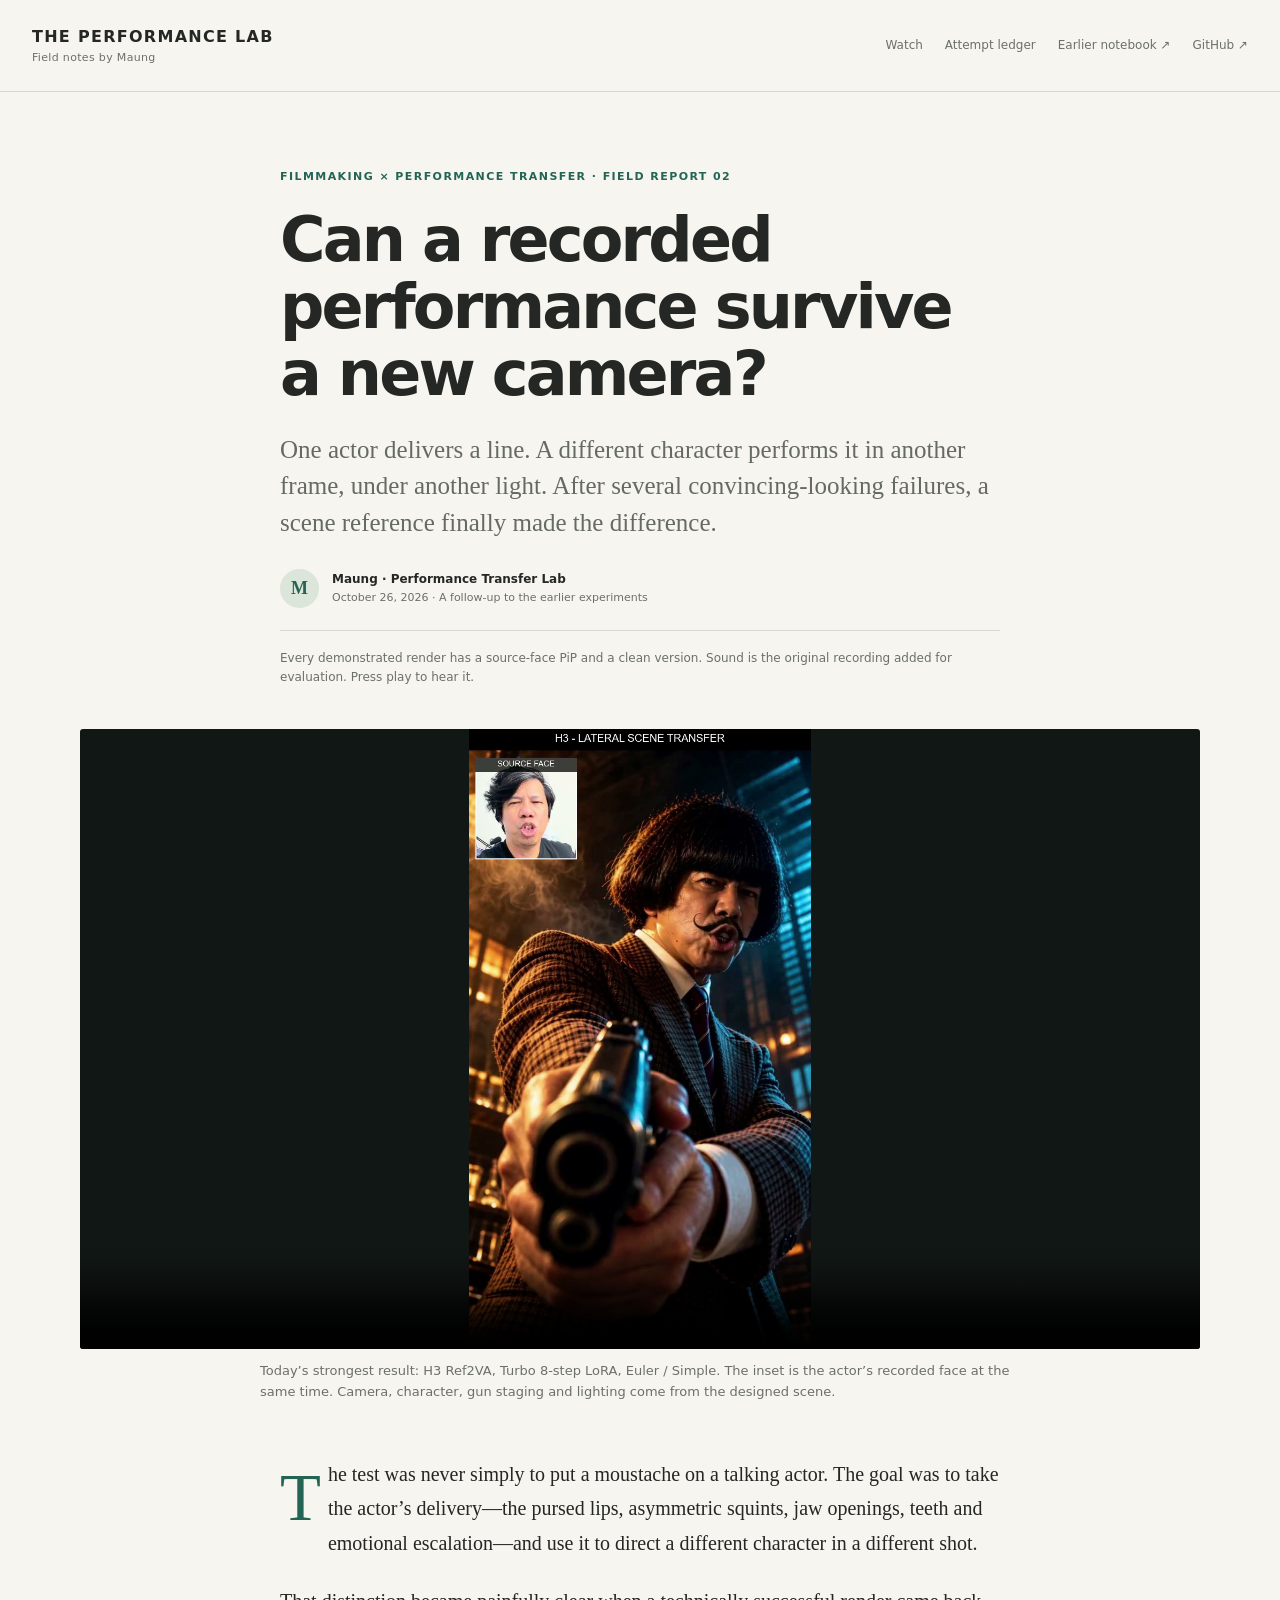
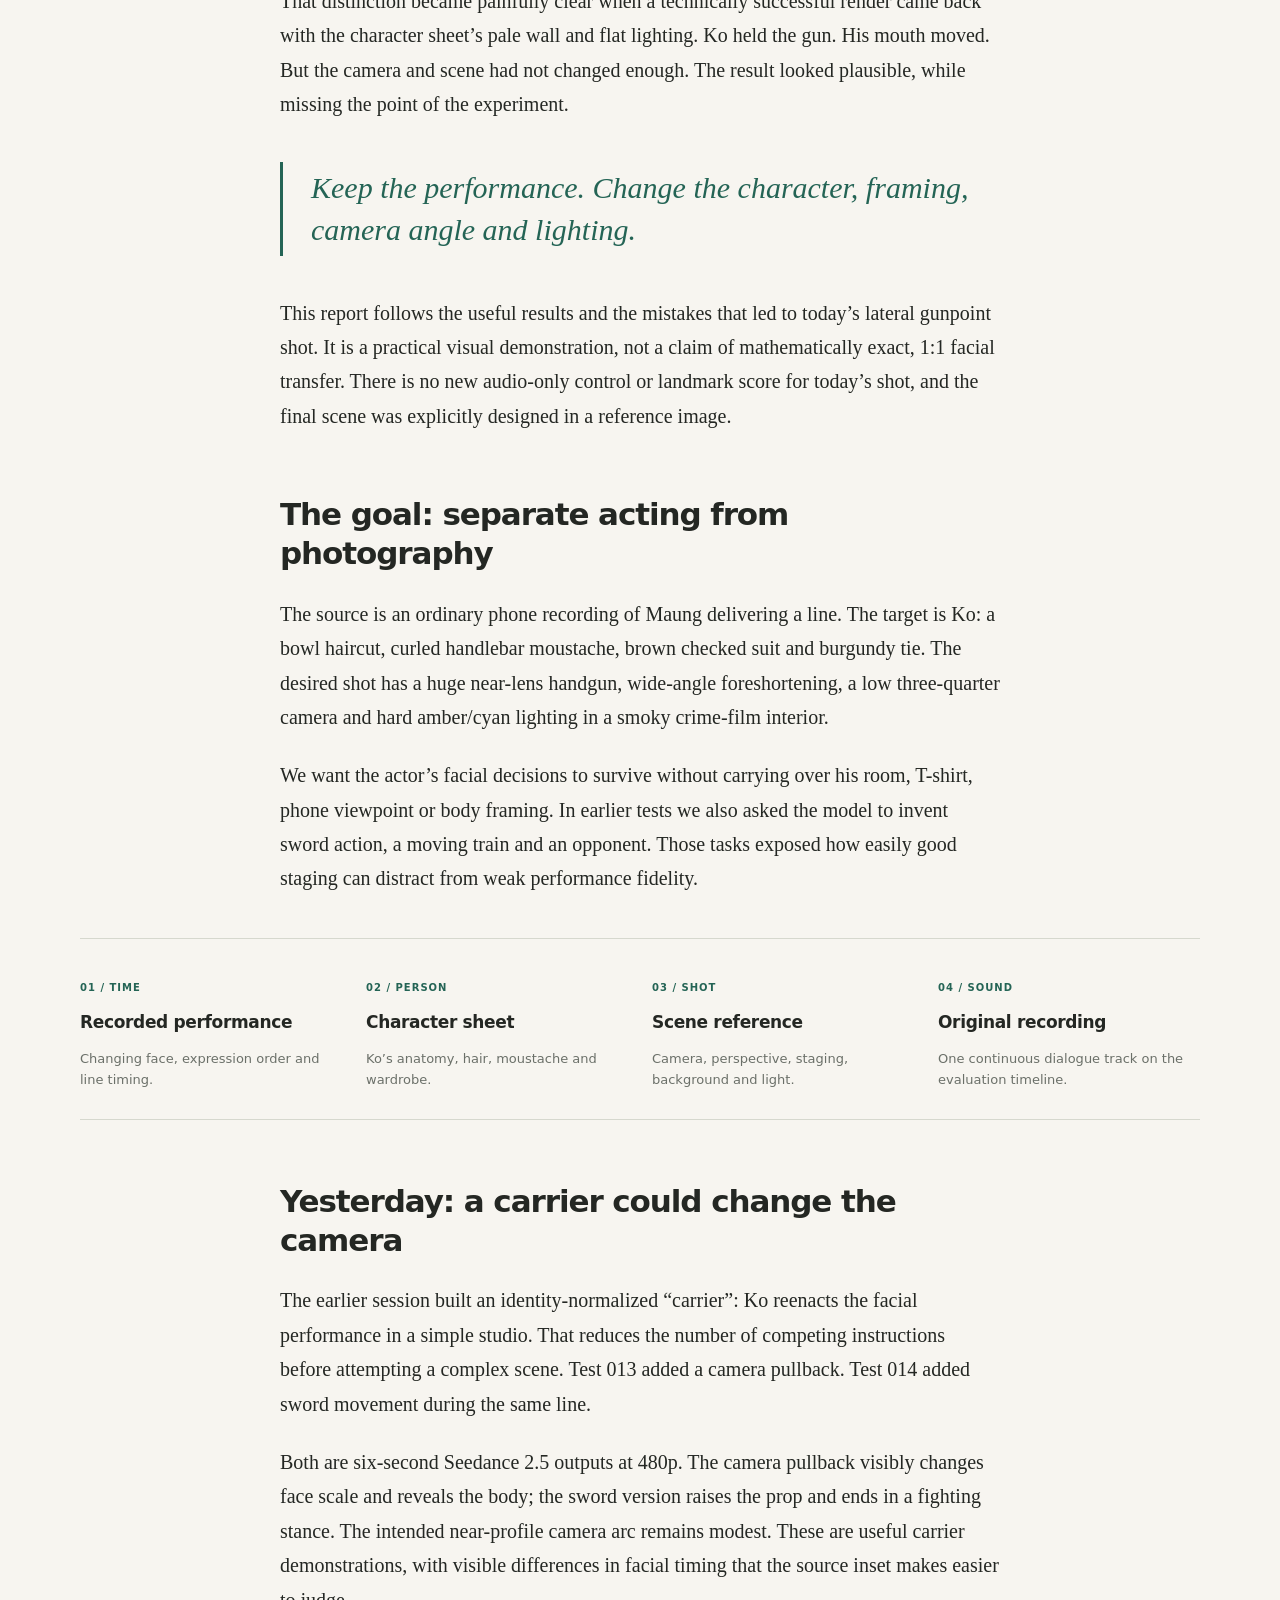
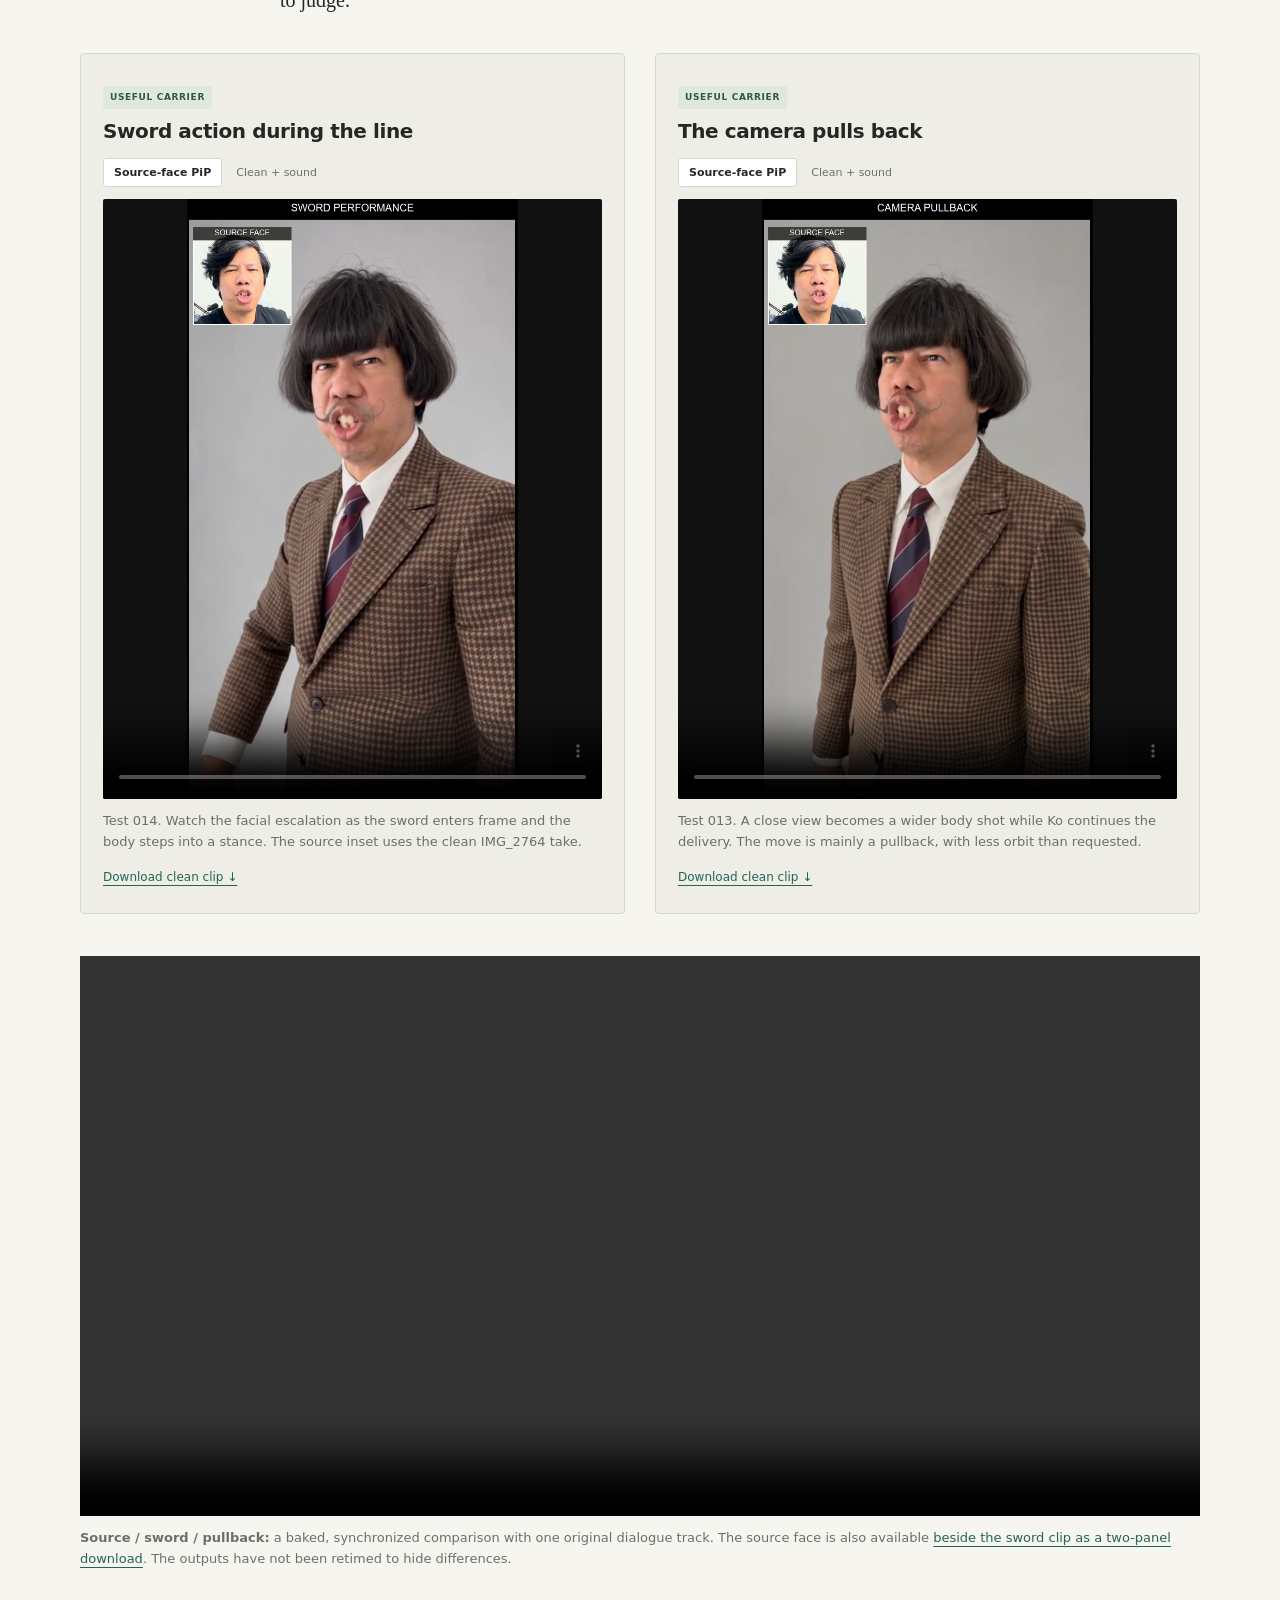
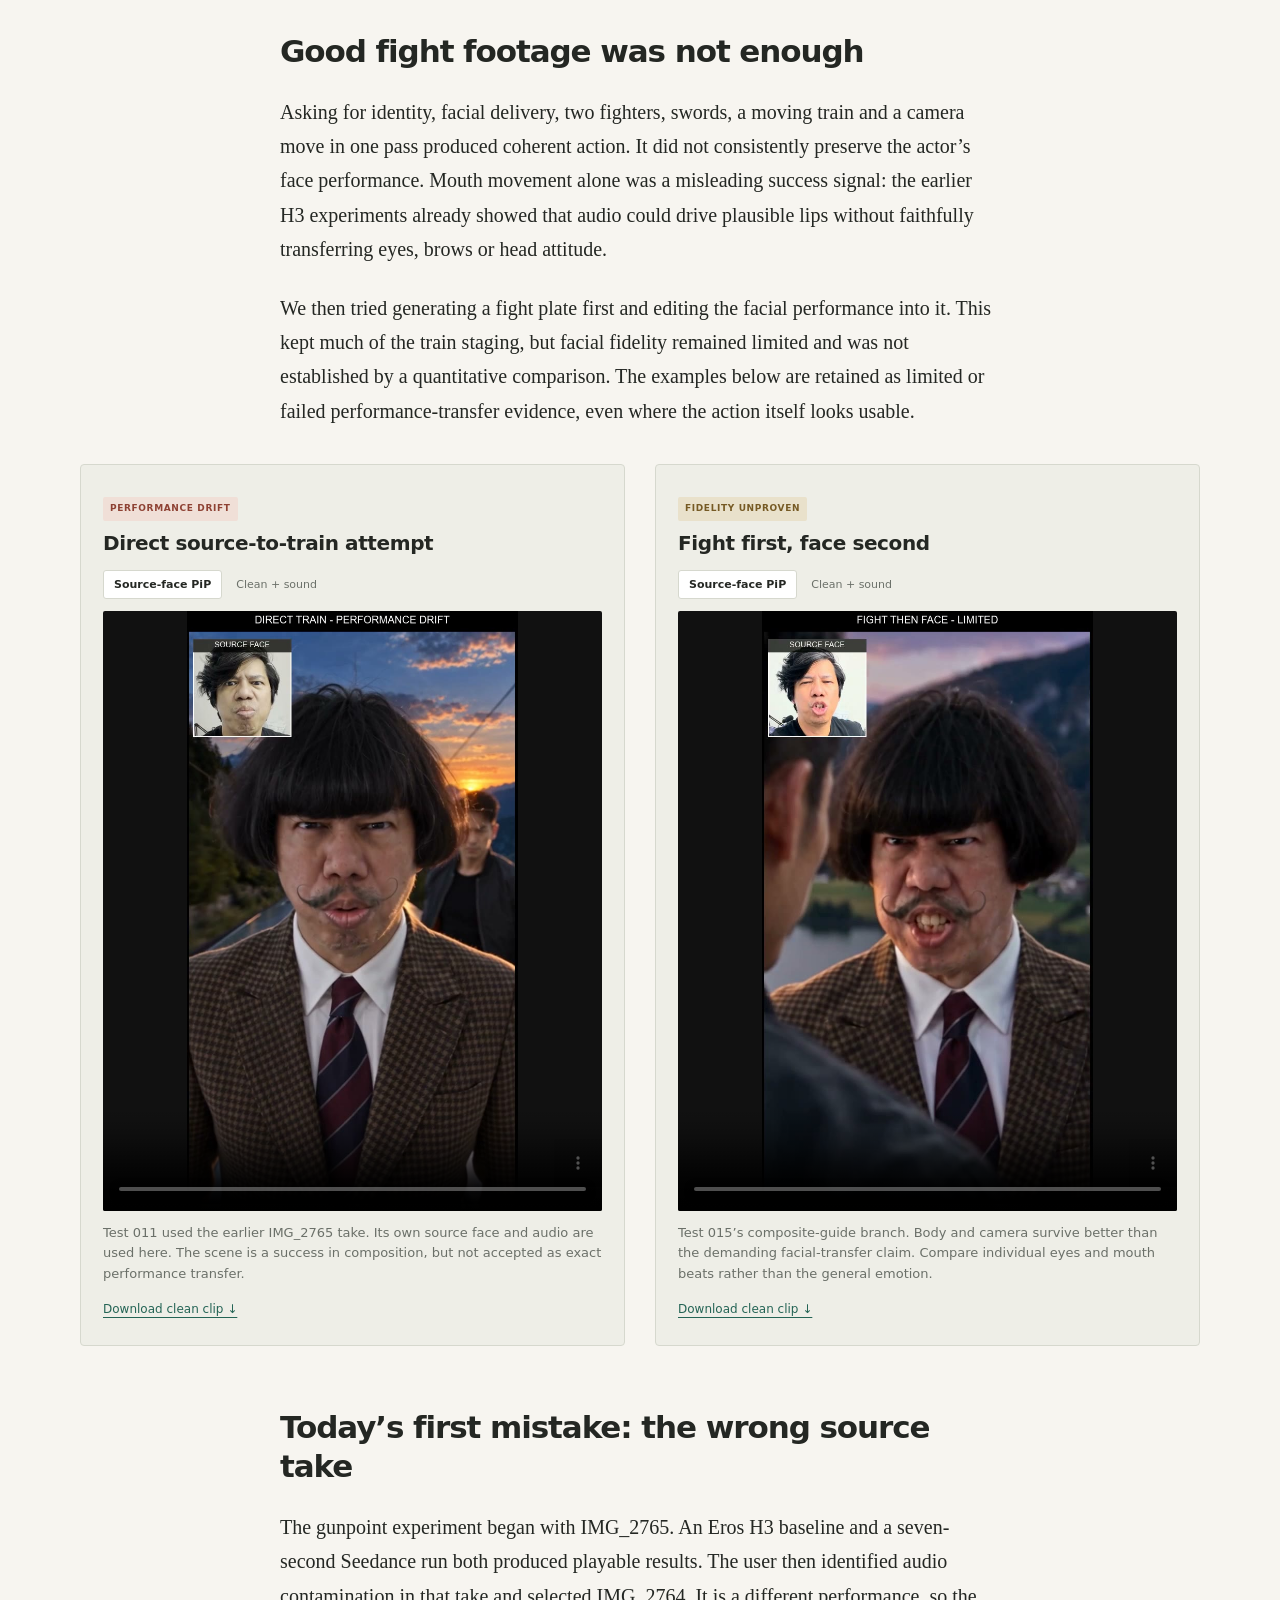
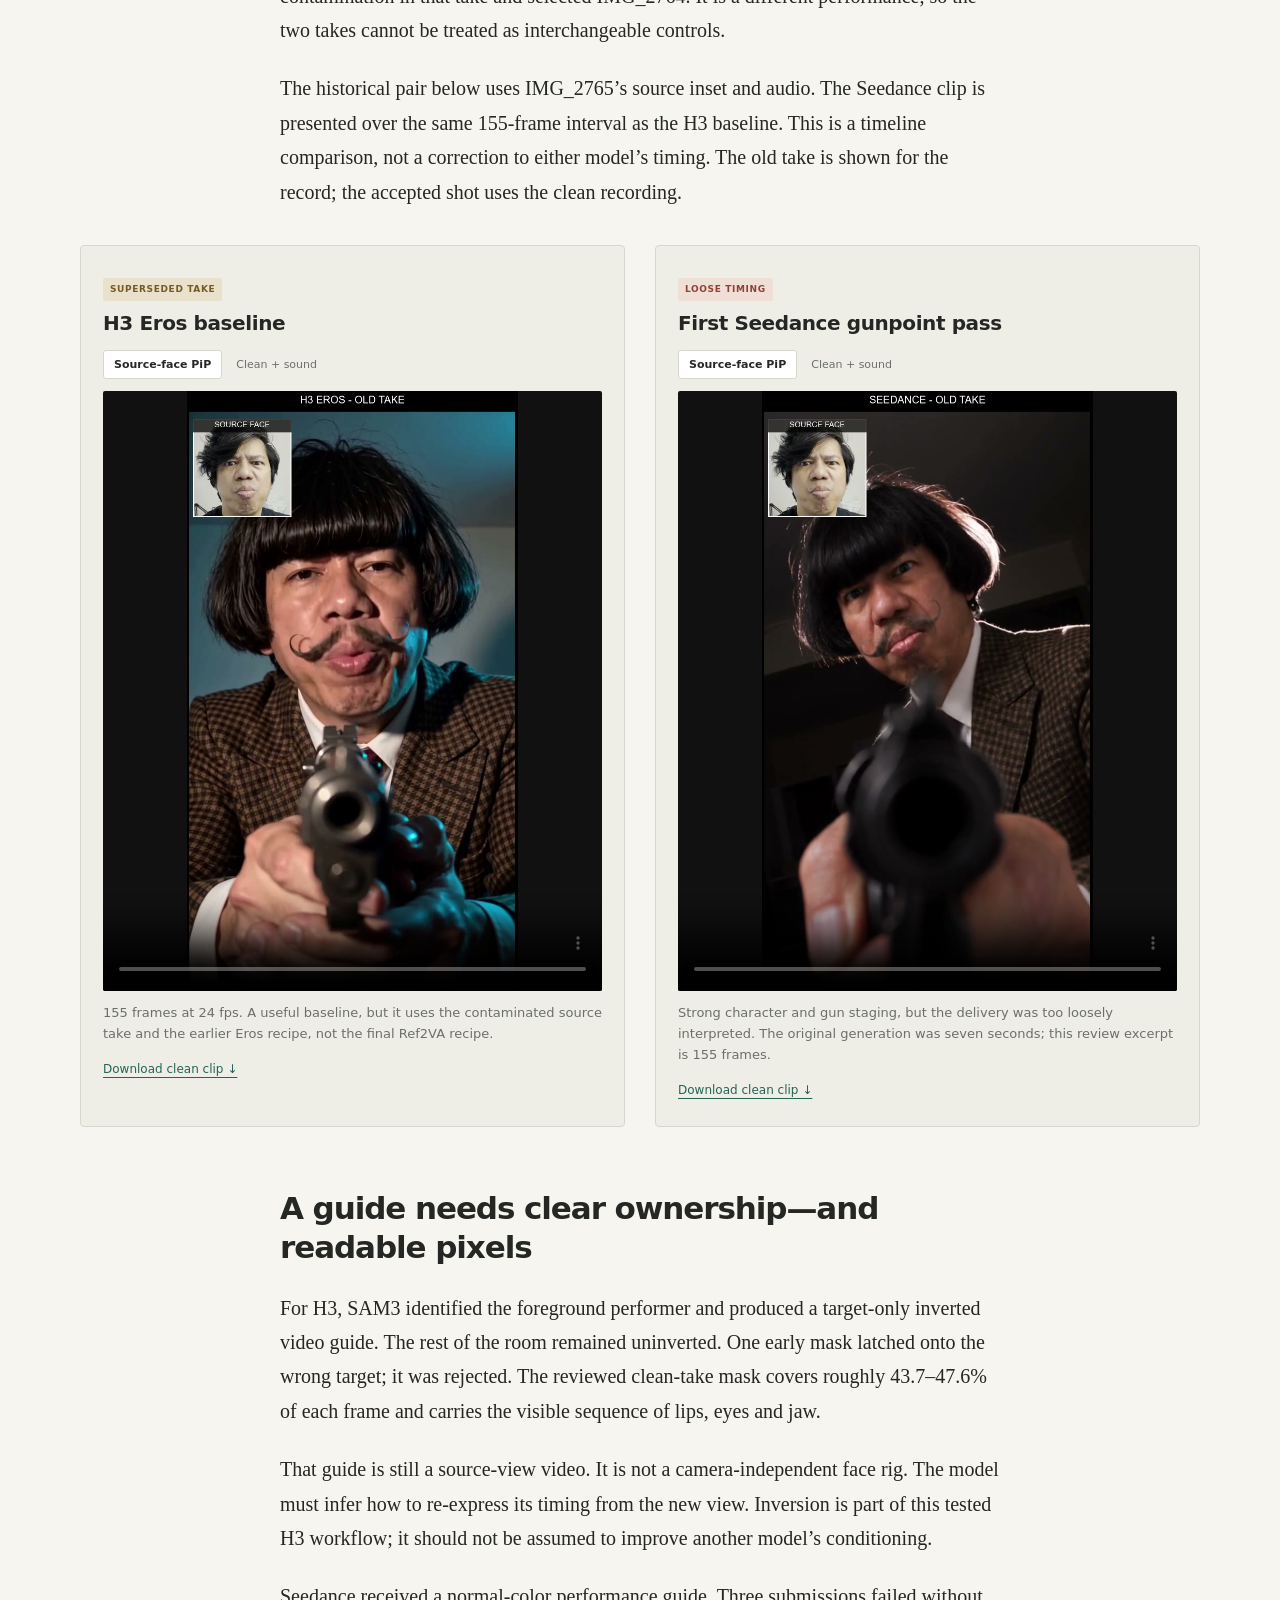
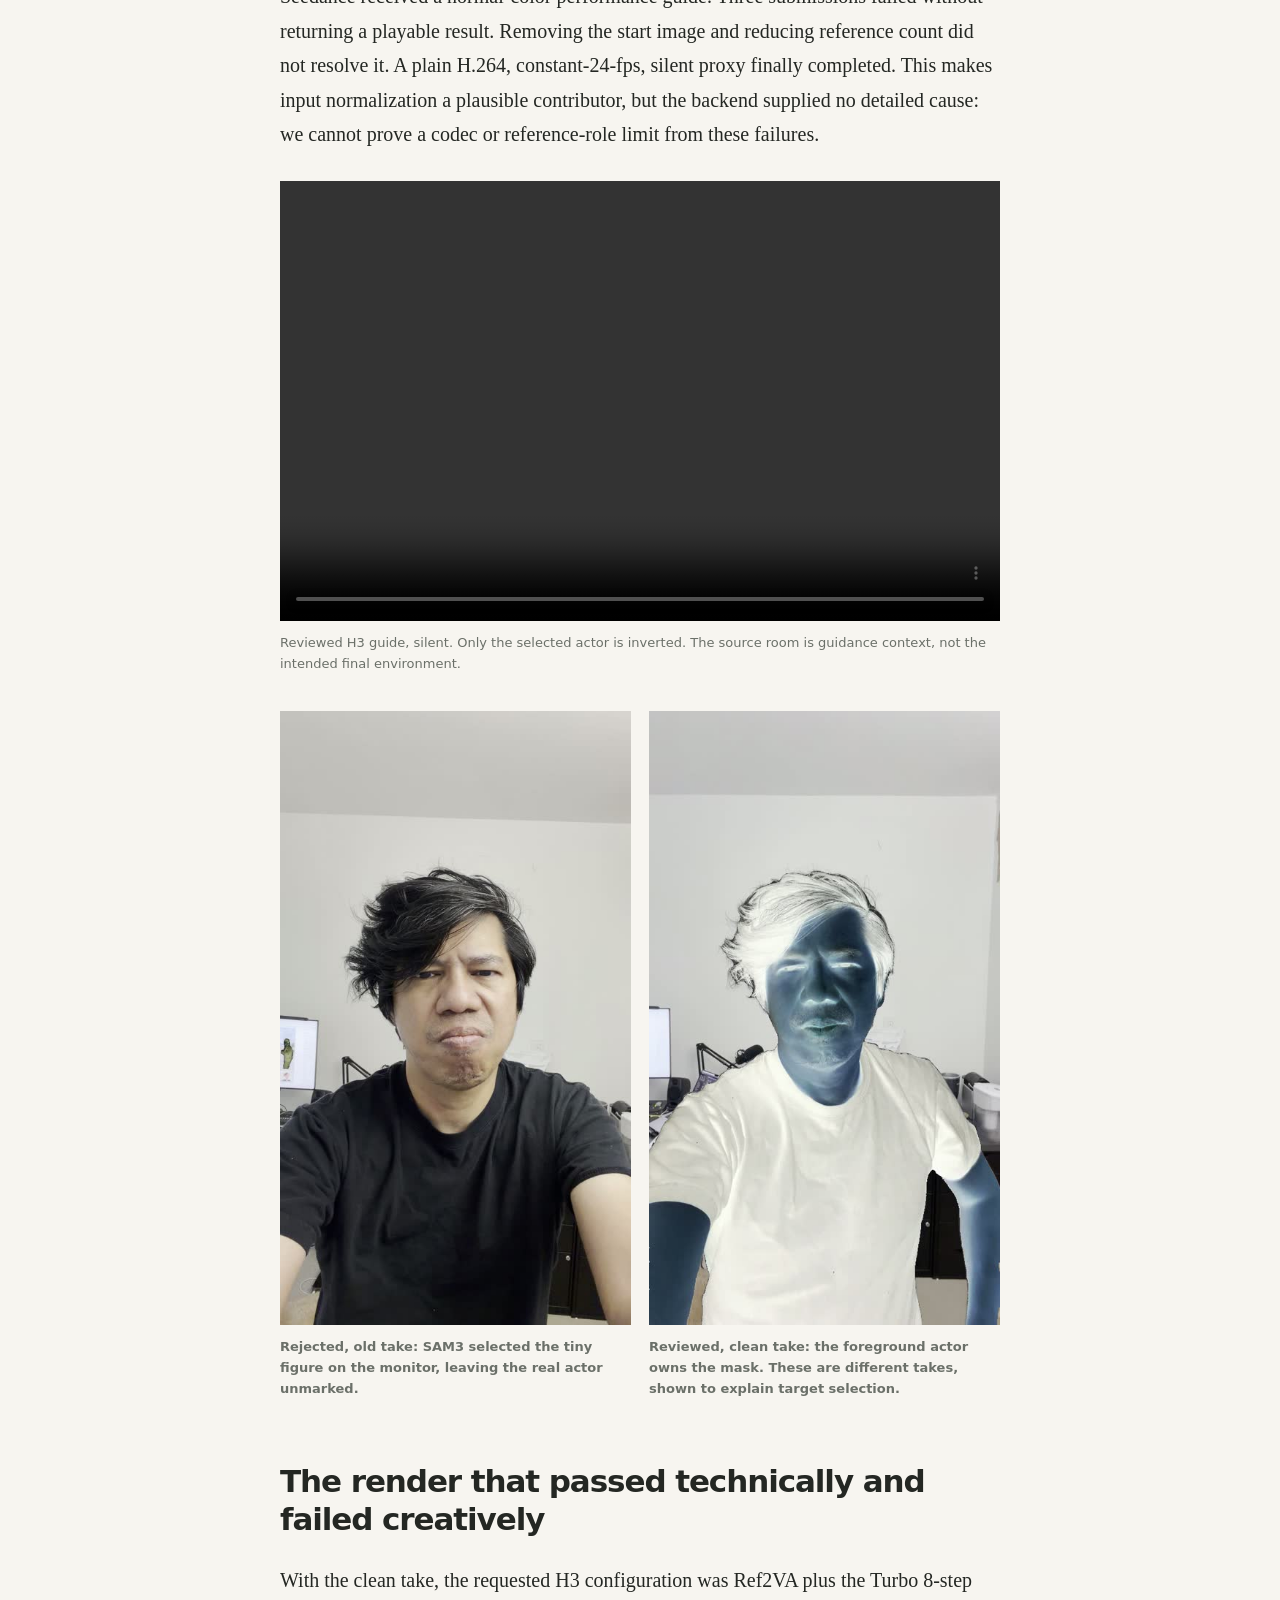
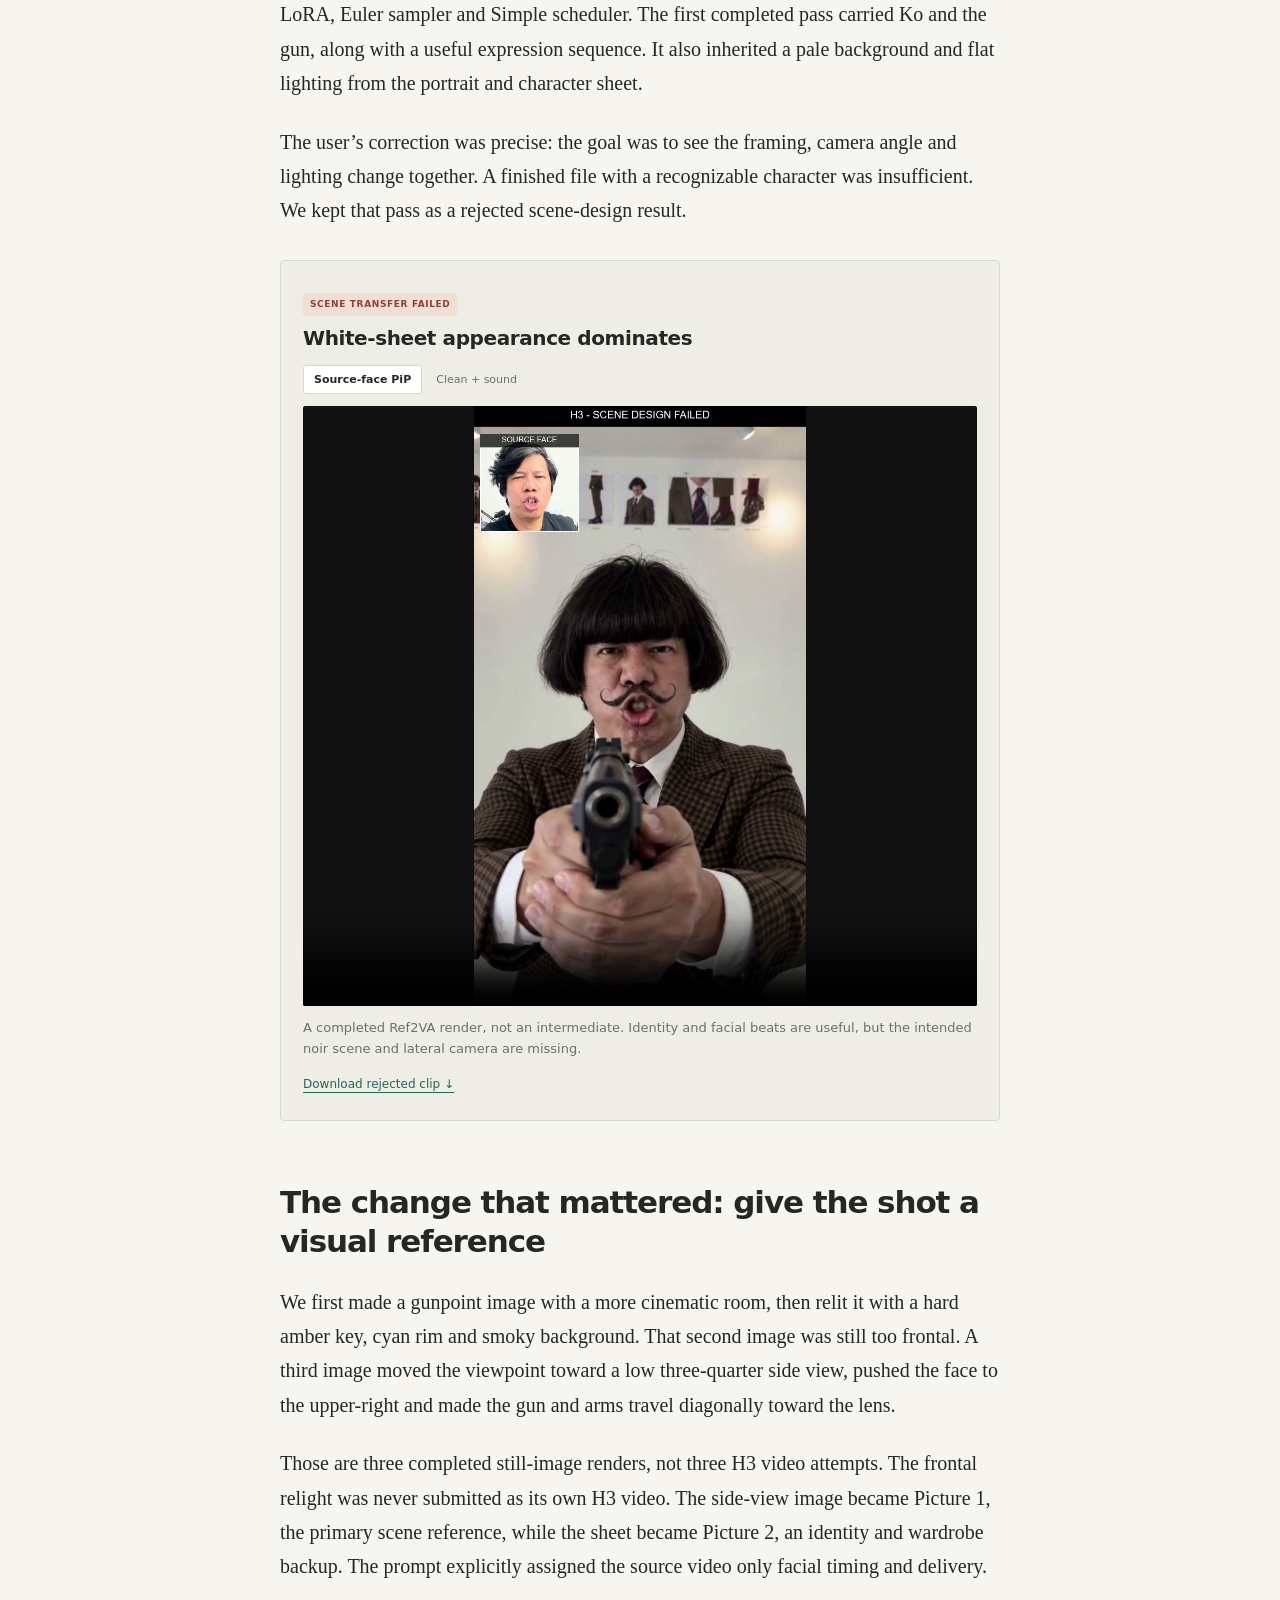
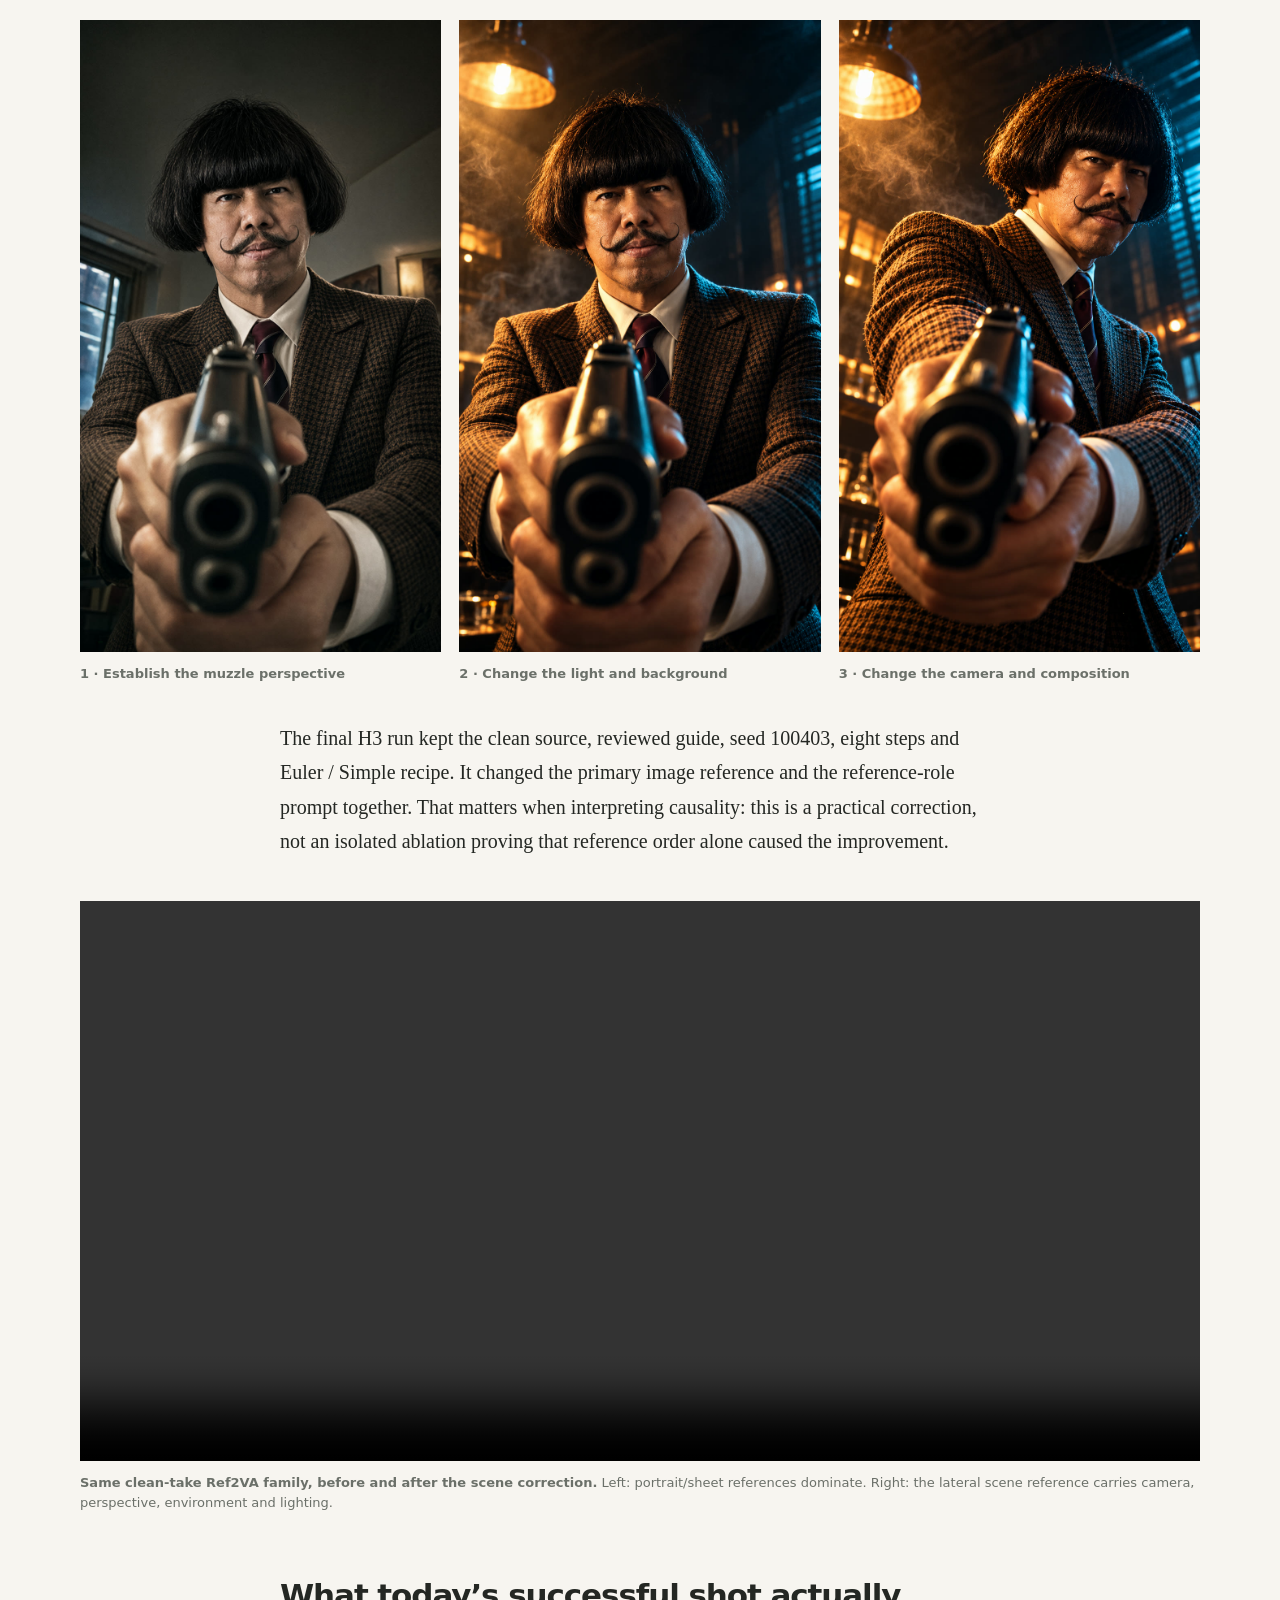
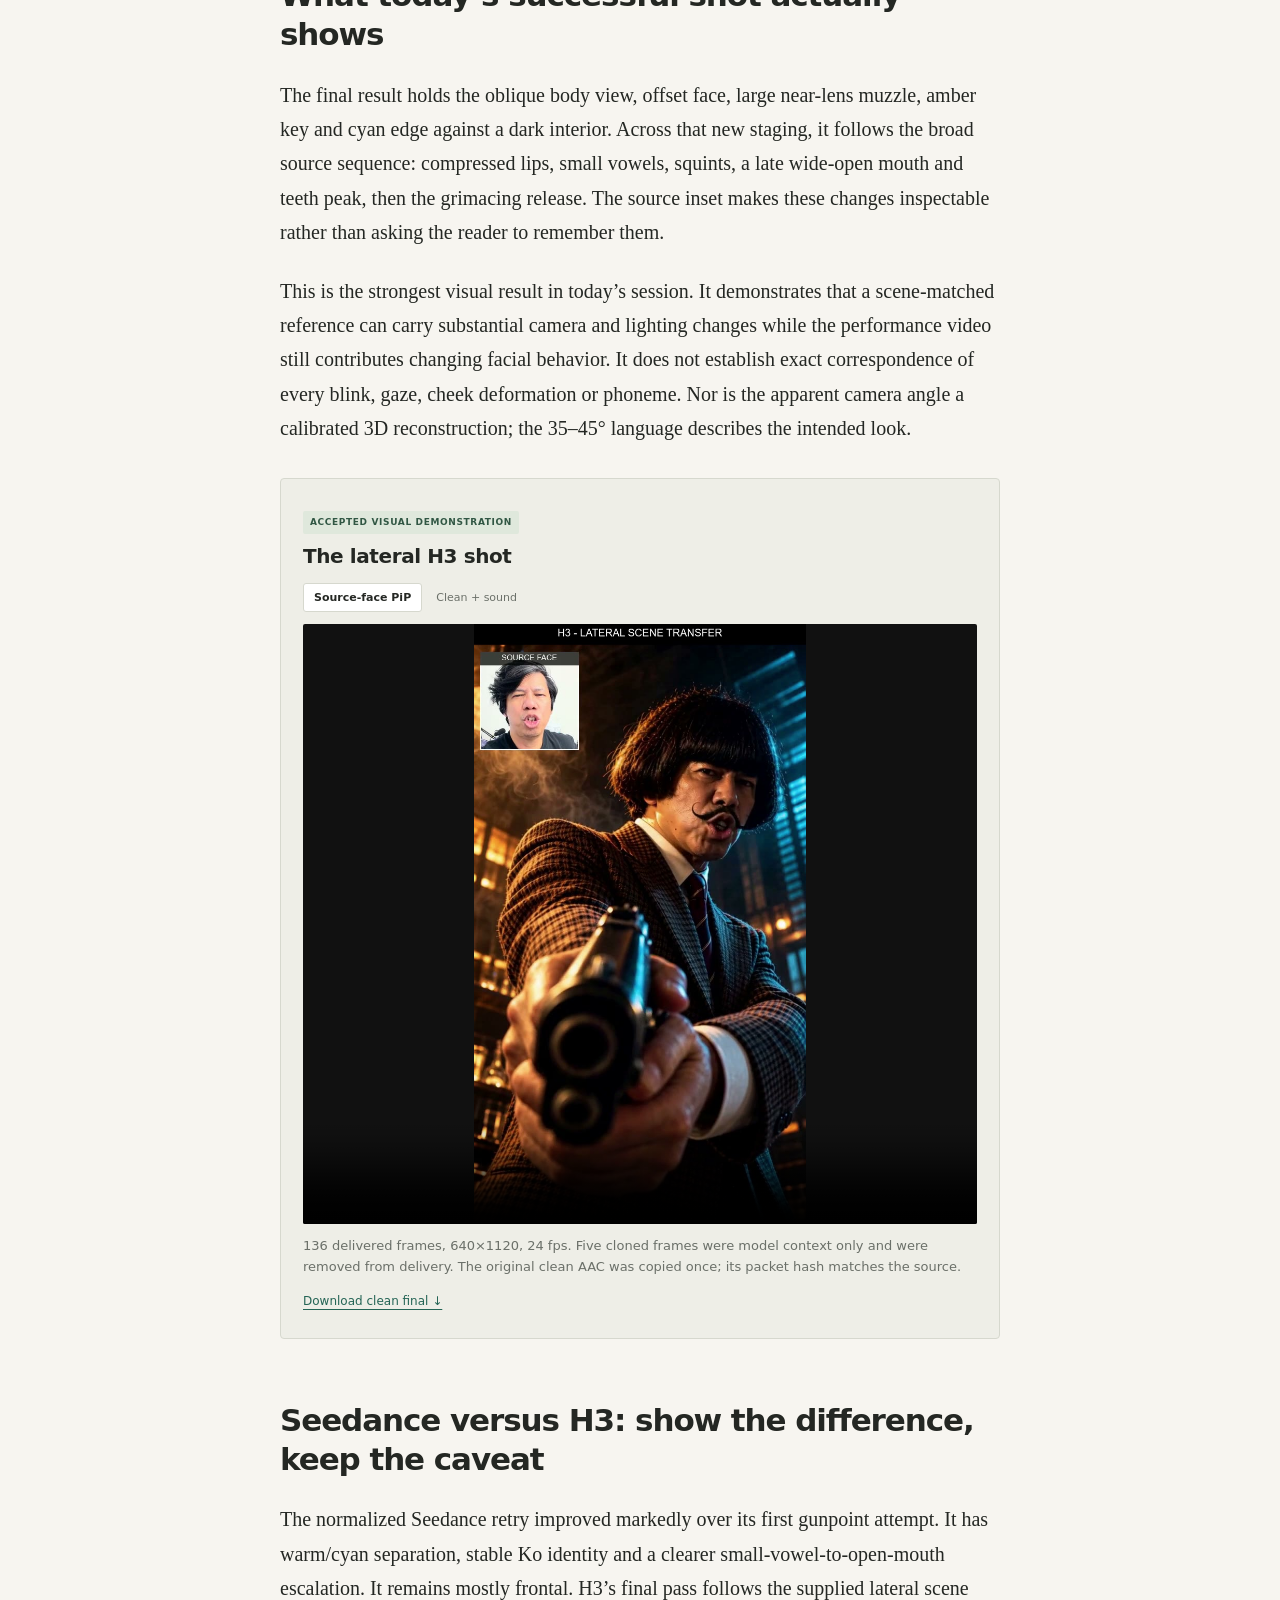
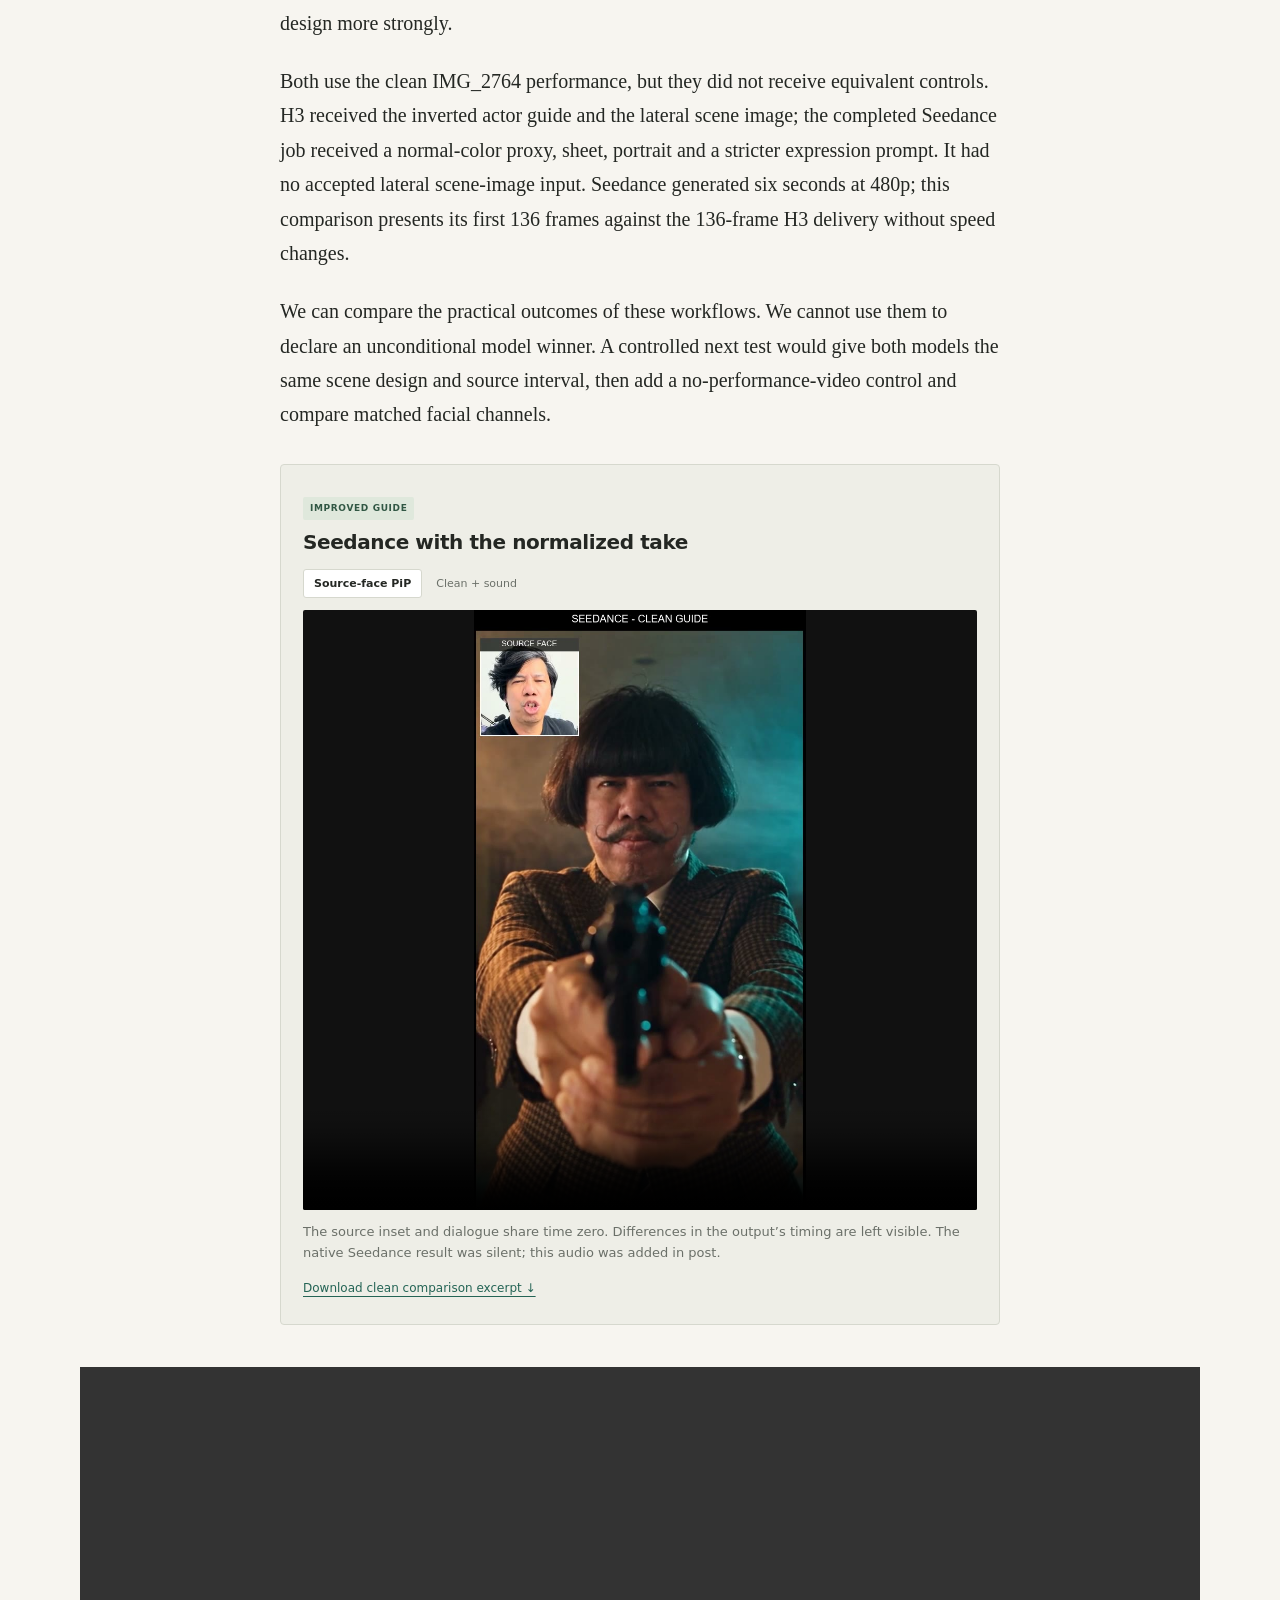
==== oct26.html @ ccd27d25 "Publish illustrated performance transfer field report" ====
<!doctype html>
<html lang="en">
<head>
  <meta charset="utf-8"><meta name="viewport" content="width=device-width, initial-scale=1">
  <meta name="description" content="One recorded line, a new character, a new camera and a new light setup. An illustrated account of H3 Ref2VA and Seedance 2.5 performance-transfer experiments, including failures and synchronized source comparisons.">
  <title>Can a performance survive a new camera? — Maung’s performance transfer lab</title>
  <link rel="stylesheet" href="article.css"><script src="article.js" defer></script>
</head>
<body>
<a class="skip" href="#article">Skip to article</a>
<header class="masthead"><a href="oct26.html" class="wordmark">THE PERFORMANCE LAB<span>Field notes by Maung</span></a><nav aria-label="Article navigation"><a href="#watch">Watch</a><a href="#attempts">Attempt ledger</a><a href="earlier-notebook.html">Earlier notebook ↗</a><a href="https://github.com/mexxmillion/h3-performance-transfer-lab">GitHub ↗</a></nav></header>
<main id="article">
<article>
  <header class="article-head prose">
    <p class="kicker">Filmmaking × performance transfer · Field report 02</p>
    <h1>Can a recorded performance survive a new camera?</h1>
    <p class="standfirst">One actor delivers a line. A different character performs it in another frame, under another light. After several convincing-looking failures, a scene reference finally made the difference.</p>
    <div class="byline"><span class="avatar">M</span><div><b>Maung · Performance Transfer Lab</b><span>October 26, 2026 · A follow-up to the earlier experiments</span></div></div>
    <p class="reading-note">Every demonstrated render has a source-face PiP and a clean version. Sound is the original recording added for evaluation. Press play to hear it.</p>
  </header>

  <figure class="wide lead-figure">
    <video controls playsinline preload="metadata" poster="assets/oct26/h3-lateral-poster.jpg" src="assets/oct26/h3-lateral-pip.mp4"></video>
    <figcaption>Today’s strongest result: H3 Ref2VA, Turbo 8-step LoRA, Euler / Simple. The inset is the actor’s recorded face at the same time. Camera, character, gun staging and lighting come from the designed scene.</figcaption>
  </figure>

  <div class="prose">
    <p class="opening">The test was never simply to put a moustache on a talking actor. The goal was to take the actor’s delivery—the pursed lips, asymmetric squints, jaw openings, teeth and emotional escalation—and use it to direct a different character in a different shot.</p>
    <p>That distinction became painfully clear when a technically successful render came back with the character sheet’s pale wall and flat lighting. Ko held the gun. His mouth moved. But the camera and scene had not changed enough. The result looked plausible, while missing the point of the experiment.</p>
    <blockquote>Keep the performance. Change the character, framing, camera angle and lighting.</blockquote>
    <p>This report follows the useful results and the mistakes that led to today’s lateral gunpoint shot. It is a practical visual demonstration, not a claim of mathematically exact, 1:1 facial transfer. There is no new audio-only control or landmark score for today’s shot, and the final scene was explicitly designed in a reference image.</p>

    <h2>The goal: separate acting from photography</h2>
    <p>The source is an ordinary phone recording of Maung delivering a line. The target is Ko: a bowl haircut, curled handlebar moustache, brown checked suit and burgundy tie. The desired shot has a huge near-lens handgun, wide-angle foreshortening, a low three-quarter camera and hard amber/cyan lighting in a smoky crime-film interior.</p>
    <p>We want the actor’s facial decisions to survive without carrying over his room, T-shirt, phone viewpoint or body framing. In earlier tests we also asked the model to invent sword action, a moving train and an opponent. Those tasks exposed how easily good staging can distract from weak performance fidelity.</p>
  </div>
  <div class="wide authority-map" aria-label="Input responsibilities">
    <div><span>01 / TIME</span><h3>Recorded performance</h3><p>Changing face, expression order and line timing.</p></div>
    <div><span>02 / PERSON</span><h3>Character sheet</h3><p>Ko’s anatomy, hair, moustache and wardrobe.</p></div>
    <div><span>03 / SHOT</span><h3>Scene reference</h3><p>Camera, perspective, staging, background and light.</p></div>
    <div><span>04 / SOUND</span><h3>Original recording</h3><p>One continuous dialogue track on the evaluation timeline.</p></div>
  </div>
  <div class="prose">
    <h2>Yesterday: a carrier could change the camera</h2>
    <p>The earlier session built an identity-normalized “carrier”: Ko reenacts the facial performance in a simple studio. That reduces the number of competing instructions before attempting a complex scene. Test 013 added a camera pullback. Test 014 added sword movement during the same line.</p>
    <p>Both are six-second Seedance 2.5 outputs at 480p. The camera pullback visibly changes face scale and reveals the body; the sword version raises the prop and ends in a fighting stance. The intended near-profile camera arc remains modest. These are useful carrier demonstrations, with visible differences in facial timing that the source inset makes easier to judge.</p>
  </div>
  <section class="wide examples two" id="watch" aria-label="Yesterday’s successful carriers">
    <figure class="example" data-example="sword"><div class="example-heading"><span class="badge useful">Useful carrier</span><h3>Sword action during the line</h3></div><div class="mode-switch" aria-label="Sword playback view"><button data-mode="pip" aria-pressed="true">Source-face PiP</button><button data-mode="clean" aria-pressed="false">Clean + sound</button></div><video controls playsinline preload="metadata" poster="assets/oct26/sword-poster.jpg" src="assets/oct26/sword-pip.mp4"></video><figcaption>Test 014. Watch the facial escalation as the sword enters frame and the body steps into a stance. The source inset uses the clean IMG_2764 take.</figcaption><a class="download" href="assets/oct26/sword-clean.mp4" download>Download clean clip ↓</a></figure>
    <figure class="example" data-example="pullback"><div class="example-heading"><span class="badge useful">Useful carrier</span><h3>The camera pulls back</h3></div><div class="mode-switch" aria-label="Pullback playback view"><button data-mode="pip" aria-pressed="true">Source-face PiP</button><button data-mode="clean" aria-pressed="false">Clean + sound</button></div><video controls playsinline preload="metadata" poster="assets/oct26/pullback-poster.jpg" src="assets/oct26/pullback-pip.mp4"></video><figcaption>Test 013. A close view becomes a wider body shot while Ko continues the delivery. The move is mainly a pullback, with less orbit than requested.</figcaption><a class="download" href="assets/oct26/pullback-clean.mp4" download>Download clean clip ↓</a></figure>
  </section>
  <figure class="wide comparison"><video controls playsinline preload="metadata" src="assets/oct26/source-sword-pullback.mp4"></video><figcaption><b>Source / sword / pullback:</b> a baked, synchronized comparison with one original dialogue track. The source face is also available <a href="assets/oct26/source-vs-sword.mp4" download>beside the sword clip as a two-panel download</a>. The outputs have not been retimed to hide differences.</figcaption></figure>

  <div class="prose">
    <h2>Good fight footage was not enough</h2>
    <p>Asking for identity, facial delivery, two fighters, swords, a moving train and a camera move in one pass produced coherent action. It did not consistently preserve the actor’s face performance. Mouth movement alone was a misleading success signal: the earlier H3 experiments already showed that audio could drive plausible lips without faithfully transferring eyes, brows or head attitude.</p>
    <p>We then tried generating a fight plate first and editing the facial performance into it. This kept much of the train staging, but facial fidelity remained limited and was not established by a quantitative comparison. The examples below are retained as limited or failed performance-transfer evidence, even where the action itself looks usable.</p>
  </div>
  <section class="wide examples two" aria-label="Earlier limited results">
    <figure class="example" data-example="train-direct"><div class="example-heading"><span class="badge rejected">Performance drift</span><h3>Direct source-to-train attempt</h3></div><div class="mode-switch"><button data-mode="pip" aria-pressed="true">Source-face PiP</button><button data-mode="clean" aria-pressed="false">Clean + sound</button></div><video controls playsinline preload="metadata" poster="assets/oct26/train-direct-poster.jpg" src="assets/oct26/train-direct-pip.mp4"></video><figcaption>Test 011 used the earlier IMG_2765 take. Its own source face and audio are used here. The scene is a success in composition, but not accepted as exact performance transfer.</figcaption><a class="download" href="assets/oct26/train-direct-clean.mp4" download>Download clean clip ↓</a></figure>
    <figure class="example" data-example="fight-face-edit"><div class="example-heading"><span class="badge limited">Fidelity unproven</span><h3>Fight first, face second</h3></div><div class="mode-switch"><button data-mode="pip" aria-pressed="true">Source-face PiP</button><button data-mode="clean" aria-pressed="false">Clean + sound</button></div><video controls playsinline preload="metadata" poster="assets/oct26/fight-face-edit-poster.jpg" src="assets/oct26/fight-face-edit-pip.mp4"></video><figcaption>Test 015’s composite-guide branch. Body and camera survive better than the demanding facial-transfer claim. Compare individual eyes and mouth beats rather than the general emotion.</figcaption><a class="download" href="assets/oct26/fight-face-edit-clean.mp4" download>Download clean clip ↓</a></figure>
  </section>

  <div class="prose">
    <h2>Today’s first mistake: the wrong source take</h2>
    <p>The gunpoint experiment began with IMG_2765. An Eros H3 baseline and a seven-second Seedance run both produced playable results. The user then identified audio contamination in that take and selected IMG_2764. It is a different performance, so the two takes cannot be treated as interchangeable controls.</p>
    <p>The historical pair below uses IMG_2765’s source inset and audio. The Seedance clip is presented over the same 155-frame interval as the H3 baseline. This is a timeline comparison, not a correction to either model’s timing. The old take is shown for the record; the accepted shot uses the clean recording.</p>
  </div>
  <section class="wide examples two" aria-label="Old-take baseline comparison">
    <figure class="example" data-example="h3-eros-old"><div class="example-heading"><span class="badge limited">Superseded take</span><h3>H3 Eros baseline</h3></div><div class="mode-switch"><button data-mode="pip" aria-pressed="true">Source-face PiP</button><button data-mode="clean" aria-pressed="false">Clean + sound</button></div><video controls playsinline preload="metadata" poster="assets/oct26/h3-eros-old-poster.jpg" src="assets/oct26/h3-eros-old-pip.mp4"></video><figcaption>155 frames at 24 fps. A useful baseline, but it uses the contaminated source take and the earlier Eros recipe, not the final Ref2VA recipe.</figcaption><a class="download" href="assets/oct26/h3-eros-old-clean.mp4" download>Download clean clip ↓</a></figure>
    <figure class="example" data-example="seedance-old"><div class="example-heading"><span class="badge rejected">Loose timing</span><h3>First Seedance gunpoint pass</h3></div><div class="mode-switch"><button data-mode="pip" aria-pressed="true">Source-face PiP</button><button data-mode="clean" aria-pressed="false">Clean + sound</button></div><video controls playsinline preload="metadata" poster="assets/oct26/seedance-old-poster.jpg" src="assets/oct26/seedance-old-pip.mp4"></video><figcaption>Strong character and gun staging, but the delivery was too loosely interpreted. The original generation was seven seconds; this review excerpt is 155 frames.</figcaption><a class="download" href="assets/oct26/seedance-old-clean.mp4" download>Download clean clip ↓</a></figure>
  </section>

  <div class="prose">
    <h2>A guide needs clear ownership—and readable pixels</h2>
    <p>For H3, SAM3 identified the foreground performer and produced a target-only inverted video guide. The rest of the room remained uninverted. One early mask latched onto the wrong target; it was rejected. The reviewed clean-take mask covers roughly 43.7–47.6% of each frame and carries the visible sequence of lips, eyes and jaw.</p>
    <p>That guide is still a source-view video. It is not a camera-independent face rig. The model must infer how to re-express its timing from the new view. Inversion is part of this tested H3 workflow; it should not be assumed to improve another model’s conditioning.</p>
    <p>Seedance received a normal-color performance guide. Three submissions failed without returning a playable result. Removing the start image and reducing reference count did not resolve it. A plain H.264, constant-24-fps, silent proxy finally completed. This makes input normalization a plausible contributor, but the backend supplied no detailed cause: we cannot prove a codec or reference-role limit from these failures.</p>
  </div>
  <figure class="prose guide"><video controls muted playsinline preload="metadata" src="assets/oct26/sam3-guide.mp4"></video><figcaption>Reviewed H3 guide, silent. Only the selected actor is inverted. The source room is guidance context, not the intended final environment.</figcaption></figure>
  <div class="prose reference-sequence guide-pair">
    <figure><img src="assets/oct26/guide-rejected.jpg" alt="Rejected guide leaves the foreground actor normal and selects the tiny figure on the monitor" loading="lazy"><figcaption>Rejected, old take: SAM3 selected the tiny figure on the monitor, leaving the real actor unmarked.</figcaption></figure>
    <figure><img src="assets/oct26/guide-reviewed.jpg" alt="Reviewed clean-take guide inverts the actual foreground actor only" loading="lazy"><figcaption>Reviewed, clean take: the foreground actor owns the mask. These are different takes, shown to explain target selection.</figcaption></figure>
  </div>

  <div class="prose">
    <h2>The render that passed technically and failed creatively</h2>
    <p>With the clean take, the requested H3 configuration was Ref2VA plus the Turbo 8-step LoRA, Euler sampler and Simple scheduler. The first completed pass carried Ko and the gun, along with a useful expression sequence. It also inherited a pale background and flat lighting from the portrait and character sheet.</p>
    <p>The user’s correction was precise: the goal was to see the framing, camera angle and lighting change together. A finished file with a recognizable character was insufficient. We kept that pass as a rejected scene-design result.</p>
  </div>
  <figure class="prose example" data-example="h3-flat"><div class="example-heading"><span class="badge rejected">Scene transfer failed</span><h3>White-sheet appearance dominates</h3></div><div class="mode-switch"><button data-mode="pip" aria-pressed="true">Source-face PiP</button><button data-mode="clean" aria-pressed="false">Clean + sound</button></div><video controls playsinline preload="metadata" poster="assets/oct26/h3-flat-poster.jpg" src="assets/oct26/h3-flat-pip.mp4"></video><figcaption>A completed Ref2VA render, not an intermediate. Identity and facial beats are useful, but the intended noir scene and lateral camera are missing.</figcaption><a class="download" href="assets/oct26/h3-flat-clean.mp4" download>Download rejected clip ↓</a></figure>

  <div class="prose">
    <h2>The change that mattered: give the shot a visual reference</h2>
    <p>We first made a gunpoint image with a more cinematic room, then relit it with a hard amber key, cyan rim and smoky background. That second image was still too frontal. A third image moved the viewpoint toward a low three-quarter side view, pushed the face to the upper-right and made the gun and arms travel diagonally toward the lens.</p>
    <p>Those are three completed still-image renders, not three H3 video attempts. The frontal relight was never submitted as its own H3 video. The side-view image became Picture 1, the primary scene reference, while the sheet became Picture 2, an identity and wardrobe backup. The prompt explicitly assigned the source video only facial timing and delivery.</p>
  </div>
  <div class="wide reference-sequence">
    <figure><img src="assets/oct26/scene-initial.jpg" alt="Initial mostly frontal gunpoint reference in a naturally lit room" loading="lazy"><figcaption>1 · Establish the muzzle perspective</figcaption></figure>
    <figure><img src="assets/oct26/scene-frontal.jpg" alt="Frontal Ko gunpoint reference relit with amber and cyan noir lighting" loading="lazy"><figcaption>2 · Change the light and background</figcaption></figure>
    <figure><img src="assets/oct26/scene-lateral.jpg" alt="Low oblique gunpoint reference with Ko’s face upper-right and the handgun crossing frame diagonally" loading="lazy"><figcaption>3 · Change the camera and composition</figcaption></figure>
  </div>
  <div class="prose"><p>The final H3 run kept the clean source, reviewed guide, seed 100403, eight steps and Euler / Simple recipe. It changed the primary image reference and the reference-role prompt together. That matters when interpreting causality: this is a practical correction, not an isolated ablation proving that reference order alone caused the improvement.</p></div>
  <figure class="wide comparison"><video controls playsinline preload="metadata" src="assets/oct26/h3-before-after.mp4"></video><figcaption><b>Same clean-take Ref2VA family, before and after the scene correction.</b> Left: portrait/sheet references dominate. Right: the lateral scene reference carries camera, perspective, environment and lighting.</figcaption></figure>

  <div class="prose">
    <h2>What today’s successful shot actually shows</h2>
    <p>The final result holds the oblique body view, offset face, large near-lens muzzle, amber key and cyan edge against a dark interior. Across that new staging, it follows the broad source sequence: compressed lips, small vowels, squints, a late wide-open mouth and teeth peak, then the grimacing release. The source inset makes these changes inspectable rather than asking the reader to remember them.</p>
    <p>This is the strongest visual result in today’s session. It demonstrates that a scene-matched reference can carry substantial camera and lighting changes while the performance video still contributes changing facial behavior. It does not establish exact correspondence of every blink, gaze, cheek deformation or phoneme. Nor is the apparent camera angle a calibrated 3D reconstruction; the 35–45° language describes the intended look.</p>
  </div>
  <figure class="prose example" data-example="h3-lateral"><div class="example-heading"><span class="badge accepted">Accepted visual demonstration</span><h3>The lateral H3 shot</h3></div><div class="mode-switch"><button data-mode="pip" aria-pressed="true">Source-face PiP</button><button data-mode="clean" aria-pressed="false">Clean + sound</button></div><video controls playsinline preload="metadata" poster="assets/oct26/h3-lateral-poster.jpg" src="assets/oct26/h3-lateral-pip.mp4"></video><figcaption>136 delivered frames, 640×1120, 24 fps. Five cloned frames were model context only and were removed from delivery. The original clean AAC was copied once; its packet hash matches the source.</figcaption><a class="download" href="assets/oct26/h3-lateral-clean.mp4" download>Download clean final ↓</a></figure>

  <div class="prose">
    <h2>Seedance versus H3: show the difference, keep the caveat</h2>
    <p>The normalized Seedance retry improved markedly over its first gunpoint attempt. It has warm/cyan separation, stable Ko identity and a clearer small-vowel-to-open-mouth escalation. It remains mostly frontal. H3’s final pass follows the supplied lateral scene design more strongly.</p>
    <p>Both use the clean IMG_2764 performance, but they did not receive equivalent controls. H3 received the inverted actor guide and the lateral scene image; the completed Seedance job received a normal-color proxy, sheet, portrait and a stricter expression prompt. It had no accepted lateral scene-image input. Seedance generated six seconds at 480p; this comparison presents its first 136 frames against the 136-frame H3 delivery without speed changes.</p>
    <p>We can compare the practical outcomes of these workflows. We cannot use them to declare an unconditional model winner. A controlled next test would give both models the same scene design and source interval, then add a no-performance-video control and compare matched facial channels.</p>
  </div>
  <figure class="prose example" data-example="seedance-new"><div class="example-heading"><span class="badge useful">Improved guide</span><h3>Seedance with the normalized take</h3></div><div class="mode-switch"><button data-mode="pip" aria-pressed="true">Source-face PiP</button><button data-mode="clean" aria-pressed="false">Clean + sound</button></div><video controls playsinline preload="metadata" poster="assets/oct26/seedance-new-poster.jpg" src="assets/oct26/seedance-new-pip.mp4"></video><figcaption>The source inset and dialogue share time zero. Differences in the output’s timing are left visible. The native Seedance result was silent; this audio was added in post.</figcaption><a class="download" href="assets/oct26/seedance-new-clean.mp4" download>Download clean comparison excerpt ↓</a></figure>
  <figure class="wide comparison"><video controls playsinline preload="metadata" src="assets/oct26/source-seedance-h3.mp4"></video><figcaption><b>Source / Seedance 2.5 / H3 Ref2VA Turbo8.</b> One rendered comparison file, one original dialogue track, 24 fps. It cannot develop browser playback drift between panels. <a href="assets/oct26/source-seedance-h3.mp4" download>Download the comparison ↓</a></figcaption></figure>

  <section class="prose" id="attempts">
    <h2>How many attempts did this take?</h2>
    <p>Today’s gunpoint session contains <b>10 video-generation submissions</b>: five H3 and five Seedance. Five completed, four failed without a usable video, and one was interrupted when the source and recipe changed. Exporting a PiP or remuxing audio is not counted as another generation.</p>
  </section>
  <div class="wide count-strip"><div><strong>5</strong><span>H3 submissions<br>3 complete · 1 failed · 1 interrupted</span></div><div><strong>5</strong><span>Seedance submissions<br>2 complete · 3 failed</span></div><div><strong>3</strong><span>Auxiliary still renders<br>Qwen frame + two image edits</span></div><div><strong>19</strong><span>Earlier completed Seedance outputs found<br>Not a total historical attempt count</span></div></div>
  <div class="wide ledger-wrap"><table class="ledger"><caption>Every video-generation submission in today’s gunpoint session</caption><thead><tr><th>Model / job</th><th>Status</th><th>What happened</th><th>Wall time</th></tr></thead><tbody id="attempt-rows"><tr><td colspan="4">The full ledger is available as <a href="assets/oct26/attempt-ledger.json">JSON</a>.</td></tr></tbody></table></div>
  <div class="prose">
    <p>The failed H3 image-anchor test at 640×1136 produced a latent shape error. Its 640×1120 retry was interrupted when the clean take superseded it. Neither has a finished video to show. The accepted final uses semantic scene-image conditioning and <b>zero native Add Guide image nodes</b>.</p>
    <p>The three failed Seedance jobs are recorded even though there is no image evidence to play. Their exact backend causes and refund status were not returned. We therefore do not infer total credit spend. Yesterday’s Test 015 receipt records five completed 18-credit jobs, or 90 credits for that branch only; it is not a project-wide bill.</p>
    <details><summary>Open the earlier session’s 19 completed job records</summary><p>This is a returned completed-history list, including repeated or stale-state results. Job prompts sometimes describe the requested configuration rather than the actual output; the local reviewed files remain the authority.</p><ol id="yesterday-jobs"></ol></details>
    <p><a href="assets/oct26/attempt-ledger.json" download>Download attempt IDs and provenance</a> · <a href="assets/oct26/media-manifest.json" download>Download media hashes and alignment manifest</a></p>

    <h2>The recipe, and what remains open</h2>
    <p>The accepted local configuration used <code>minimax_h3_ref2va_pruned_int8_convrot</code> with <code>minimax_h3_ref2v_turbo_8step_v1.0_768p_comfyui_bf16</code> at strength 1.0; Euler, Simple, eight steps; seed 100403; 640×1120; 24 fps. The text encoder was Qwen3-VL 32B H3 NVFP4 AWQ, with the H3 INT8 ConvRot video VAE and FP32 audio VAE.</p>
    <p>The clean source normalized to 136 frames. H3 used 141 frames internally and delivered only the original interval. We retained the earlier continuous audio by copying its AAC packets into the final MP4. Matching packet hashes verify audio preservation, not facial-performance fidelity. The public clean and PiP copies are presentation encodes of the picture; the audio is copied.</p>
    <p>The useful change was to design the final shot in a still and use that reference to tell the video model what the new camera should see. The next test should measure how much facial timing survives that transfer, especially gaze, blinks and asymmetric tension, with equivalent inputs and an audio-only baseline. Today’s result is a useful shot and a clearer experiment—not yet a general solution for arbitrary stunt, identity and camera combinations.</p>
    <div class="downloads"><a href="assets/oct26/h3-2764-ref2va-turbo8-scene-v3-workflow.json" download>Final ComfyUI workflow ↓</a><a href="assets/oct26/h3-2764-ref2va-turbo8-scene-v3-prompt.txt">Exact final prompt ↗</a><a href="assets/oct26/h3-2764-ref2va-turbo8-scene-v3-contract.json">Recipe + input hashes ↗</a><a href="assets/oct26/source-clean.mp4" download>Clean source recording ↓</a></div>
    <p class="fineprint">Alignment policy: source time zero, no dynamic time warping, no output-specific offset search, no lip-sync correction. Six-second carrier examples include the short padded tail used in those tests. Historical old-take examples retain the old recording and its known audio contamination. New-source examples use the clean take. No additional model generations were made to prepare this article.</p>
    <p class="fineprint">References: <a href="earlier-notebook.html">earlier visual notebook</a>; <a href="https://github.com/mexxmillion/h3-performance-transfer-lab/blob/main/PROJECT_GOAL.md">original project goal</a>; <a href="https://github.com/mexxmillion/h3-performance-transfer-lab/blob/main/RESULTS.md">earlier measurements</a>. Findings here are based on the saved run records and visible comparisons, rather than vendor performance claims.</p>
  </div>
</article>
</main>
<footer><p>Performance Transfer Lab · October 26, 2026</p><a href="#article">Back to the beginning ↑</a><a href="https://github.com/mexxmillion/h3-performance-transfer-lab">Reproducibility repository ↗</a></footer>
</body></html>
---- article.css ----
:root{--paper:#f7f5f0;--ink:#242723;--muted:#6b7069;--line:#d6d8ce;--accent:#246455;--serif:Georgia,'Times New Roman',serif;--sans:system-ui,-apple-system,'Segoe UI',sans-serif;color-scheme:light}
.guide-pair.reference-sequence{grid-template-columns:repeat(2,minmax(0,1fr))}
*{box-sizing:border-box}html{scroll-behavior:smooth;scroll-padding-top:24px}body{margin:0;background:var(--paper);color:var(--ink);font-family:var(--serif);font-size:20px;line-height:1.72}a{color:var(--accent);text-underline-offset:4px}button,nav,.kicker,.byline,figcaption,.badge,.download,table,.authority-map,.count-strip,.reading-note,.fineprint,footer,.downloads{font-family:var(--sans)}button{cursor:pointer}img,video{display:block;max-width:100%}video{background:#111}figure{margin:0}figcaption{font-size:13px;line-height:1.6;color:var(--muted);margin-top:12px}.prose{width:min(720px,calc(100% - 40px));margin-inline:auto}.wide{width:min(1120px,calc(100% - 40px));margin-inline:auto}.masthead{display:flex;justify-content:space-between;align-items:center;gap:24px;max-width:1320px;margin:auto;padding:26px 32px;border-bottom:1px solid var(--line)}.wordmark{color:var(--ink);text-decoration:none;font:bold 16px/1.35 var(--sans);letter-spacing:.08em}.wordmark span{display:block;font-size:11px;font-weight:400;letter-spacing:.03em;color:var(--muted);margin-top:3px}nav{display:flex;gap:22px;font-size:12px}nav a{color:var(--muted);text-decoration:none}.article-head{padding-top:76px}.kicker{font-size:11px;font-weight:700;text-transform:uppercase;letter-spacing:.13em;color:var(--accent);margin-bottom:20px}h1{font-family:var(--sans);font-size:clamp(38px,5.2vw,62px);line-height:1.08;letter-spacing:-.045em;font-weight:750;margin:0 0 24px}.standfirst{color:#656b62;font-size:25px;line-height:1.45;margin:0 0 28px}.byline{display:flex;align-items:center;gap:13px;font-size:12px;line-height:1.6;padding-bottom:22px;border-bottom:1px solid var(--line)}.byline b,.byline div>span{display:block}.byline div>span{color:var(--muted);font-size:11px}.avatar{display:grid;place-items:center;width:39px;height:39px;border-radius:50%;background:#dce5da;color:var(--accent);font:700 18px var(--serif)}.reading-note{font-size:12px;line-height:1.6;color:var(--muted);margin:18px 0 0}.lead-figure{margin-top:42px;margin-bottom:54px}.lead-figure video{max-height:620px;width:100%;object-fit:contain;background:#111715;border-radius:3px}.lead-figure figcaption{max-width:760px;margin-inline:auto}p{margin:0 0 24px}h2{font:700 31px/1.25 var(--sans);letter-spacing:-.035em;margin:62px 0 24px}h3{font:650 20px/1.3 var(--sans);letter-spacing:-.02em;margin:10px 0 16px}.opening:first-letter{float:left;font-size:67px;line-height:.9;padding:10px 7px 0 0;color:var(--accent)}blockquote{font-size:30px;line-height:1.4;font-style:italic;border-left:3px solid var(--accent);margin:40px 0;padding:5px 0 5px 28px;color:var(--accent)}.authority-map{display:grid;grid-template-columns:repeat(4,1fr);border-block:1px solid var(--line);margin-block:42px;gap:24px;padding:28px 0}.authority-map span{font-size:10px;letter-spacing:.1em;color:var(--accent);font-weight:700}.authority-map h3{font-size:17px}.authority-map p{font-size:13px;line-height:1.6;color:var(--muted);margin:0}.examples{margin-top:36px;margin-bottom:38px}.two{display:grid;grid-template-columns:repeat(2,minmax(0,1fr));gap:30px}.example{background:#eeeee7;padding:22px;border:1px solid var(--line);border-radius:4px}.prose.example{margin-block:32px}.example video{width:100%;max-height:600px;object-fit:contain;border-radius:2px}.example-heading h3{margin:8px 0 14px}.badge{display:inline-block;text-transform:uppercase;letter-spacing:.07em;font-size:9px;font-weight:750;padding:4px 7px;background:#dfe8dc;color:#315744;border-radius:2px}.rejected{background:#f0dfd7;color:#8e4133}.limited{background:#e9e1cb;color:#765a24}.mode-switch{display:flex;gap:3px;margin:0 0 12px;flex-wrap:wrap}.mode-switch button{background:transparent;color:var(--muted);border:1px solid transparent;font-size:11px;padding:7px 10px;border-radius:3px}.mode-switch button[aria-pressed=true]{background:#fff;border-color:var(--line);color:var(--ink);font-weight:650}.mode-switch button:hover{border-color:var(--accent)}.download{display:inline-block;margin-top:14px;font-size:12px}.comparison{margin-block:42px}.comparison video{width:100%;max-height:690px;object-fit:contain}.reference-sequence{display:grid;grid-template-columns:repeat(3,1fr);gap:18px;margin-block:36px}.reference-sequence img{width:100%;aspect-ratio:4/7;object-fit:cover}.reference-sequence figcaption{font-weight:600}.guide{margin-block:30px}.guide video{height:440px;width:100%;object-fit:contain}.count-strip{display:grid;grid-template-columns:repeat(4,1fr);gap:18px;margin-block:28px;padding:26px 0;border-block:1px solid var(--line)}.count-strip strong{display:block;font-size:45px;line-height:1.1;font-weight:500;letter-spacing:-.05em;color:var(--accent)}.count-strip span{display:block;font-size:11px;line-height:1.6;color:var(--muted);margin-top:8px}.ledger-wrap{overflow-x:auto}.ledger{width:100%;border-collapse:collapse;font-size:12px;line-height:1.55;min-width:680px}.ledger caption{text-align:left;font-weight:650;padding-bottom:16px}.ledger th{text-align:left;color:var(--muted);font-size:10px;text-transform:uppercase;letter-spacing:.06em}.ledger td,.ledger th{padding:14px 12px;border-bottom:1px solid var(--line);vertical-align:top}.ledger td:first-child{min-width:150px}.ledger code{display:block;font-size:10px;color:var(--muted);margin-top:4px}.ledger td:last-child{white-space:nowrap}code{font-size:.76em;overflow-wrap:anywhere}details{border-block:1px solid var(--line);padding:16px 0;margin-block:26px}summary{font:600 14px var(--sans);cursor:pointer;color:var(--accent)}details p,details ol{font:13px/1.7 var(--sans);margin-top:18px}details li{padding-bottom:8px;overflow-wrap:anywhere}.downloads{display:grid;grid-template-columns:1fr 1fr;gap:12px;border-block:1px solid var(--line);padding:20px 0;margin-block:28px;font-size:12px}.fineprint{font-size:12px;line-height:1.8;color:var(--muted)}footer{max-width:1120px;margin:70px auto 0;padding:24px 20px 50px;border-top:1px solid var(--line);display:flex;gap:24px;justify-content:space-between;font-size:11px;color:var(--muted)}footer p{margin:0}.skip{position:fixed;top:-100px;background:#fff;padding:10px;z-index:10}.skip:focus{top:0}button:focus-visible,a:focus-visible,summary:focus-visible{outline:3px solid #27755d;outline-offset:4px}@media(max-width:760px){body{font-size:18px}.masthead{padding:18px 20px}.masthead nav{gap:14px;flex-wrap:wrap;justify-content:flex-end;font-size:10px}.masthead nav a:nth-last-child(-n+2){display:none}.article-head{padding-top:42px}.standfirst{font-size:22px}.two{grid-template-columns:1fr}.authority-map,.count-strip{grid-template-columns:repeat(2,1fr)}.reference-sequence{gap:8px}.reference-sequence figcaption{font-size:10px}.example{padding:16px}.wide{width:calc(100% - 28px)}h2{font-size:27px}footer{flex-direction:column;gap:12px}.downloads{grid-template-columns:1fr}.lead-figure video{max-height:540px}}@media(prefers-reduced-motion:reduce){html{scroll-behavior:auto}}
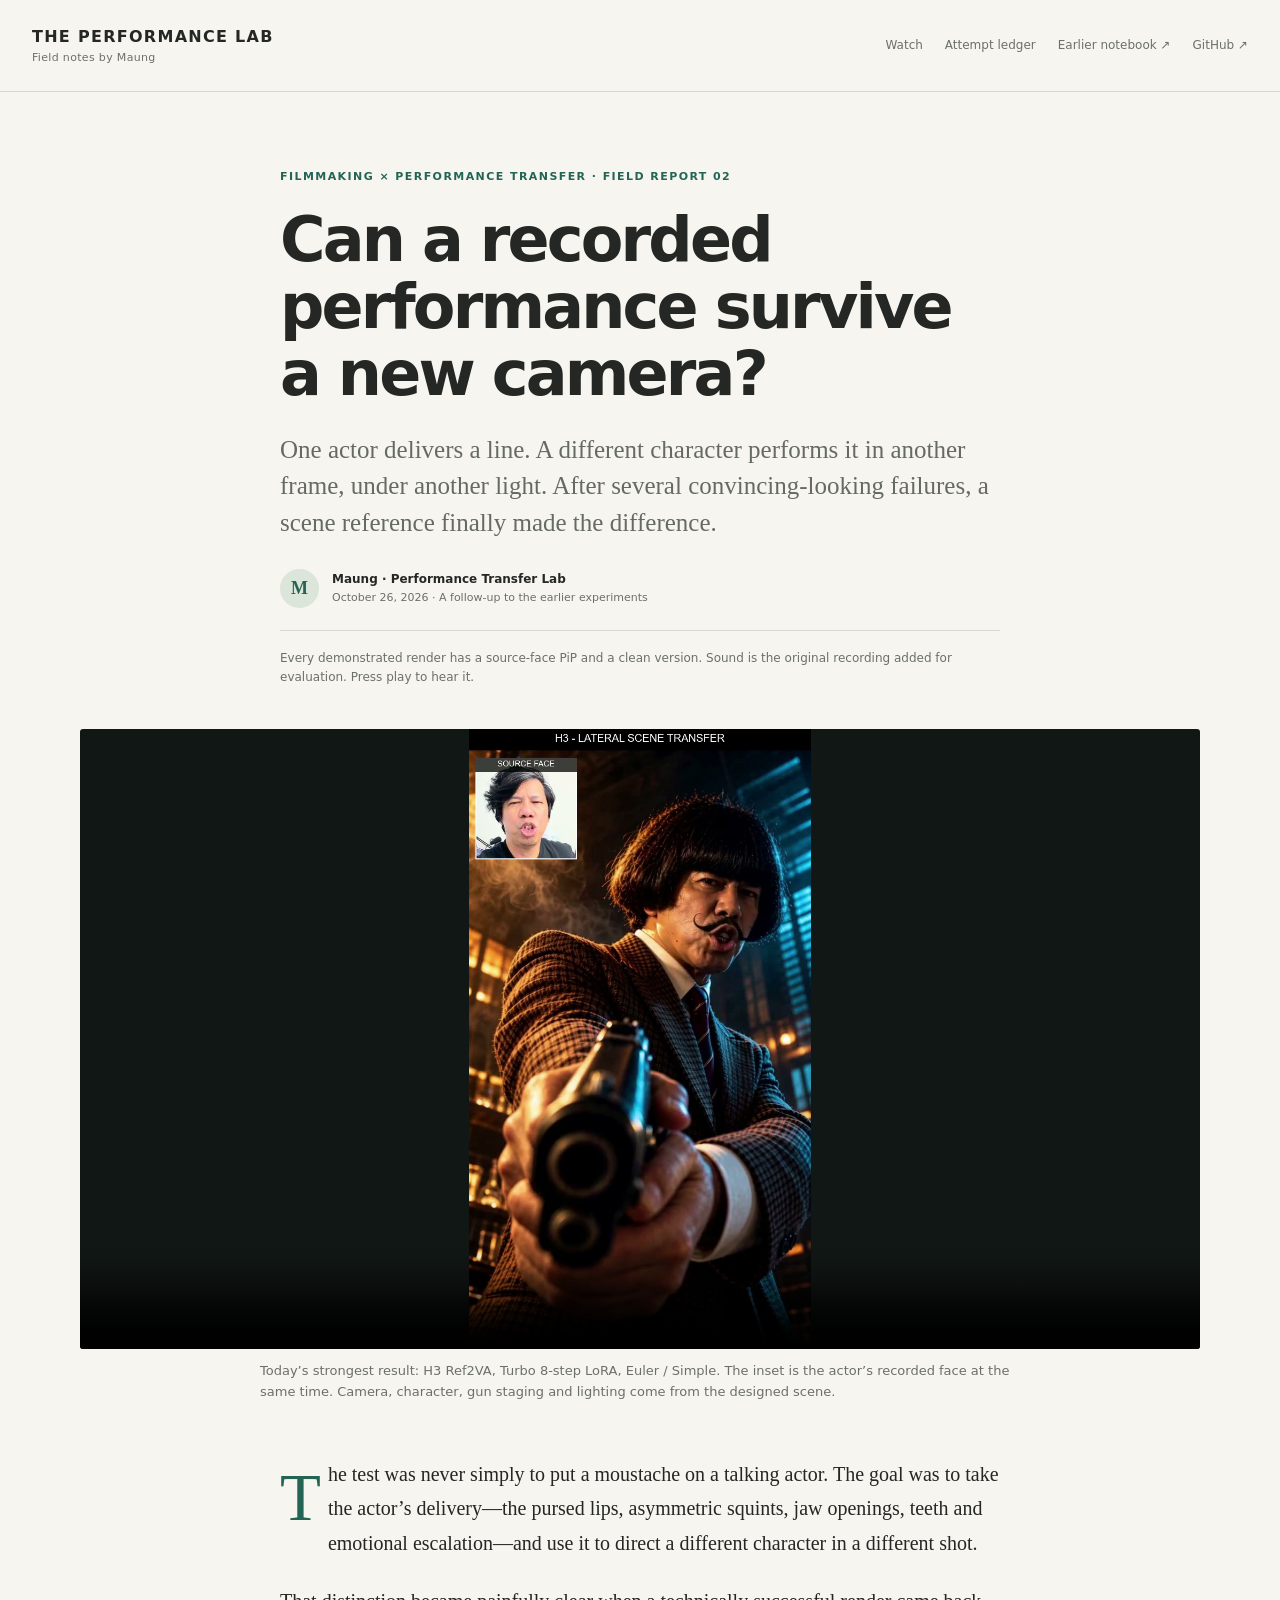
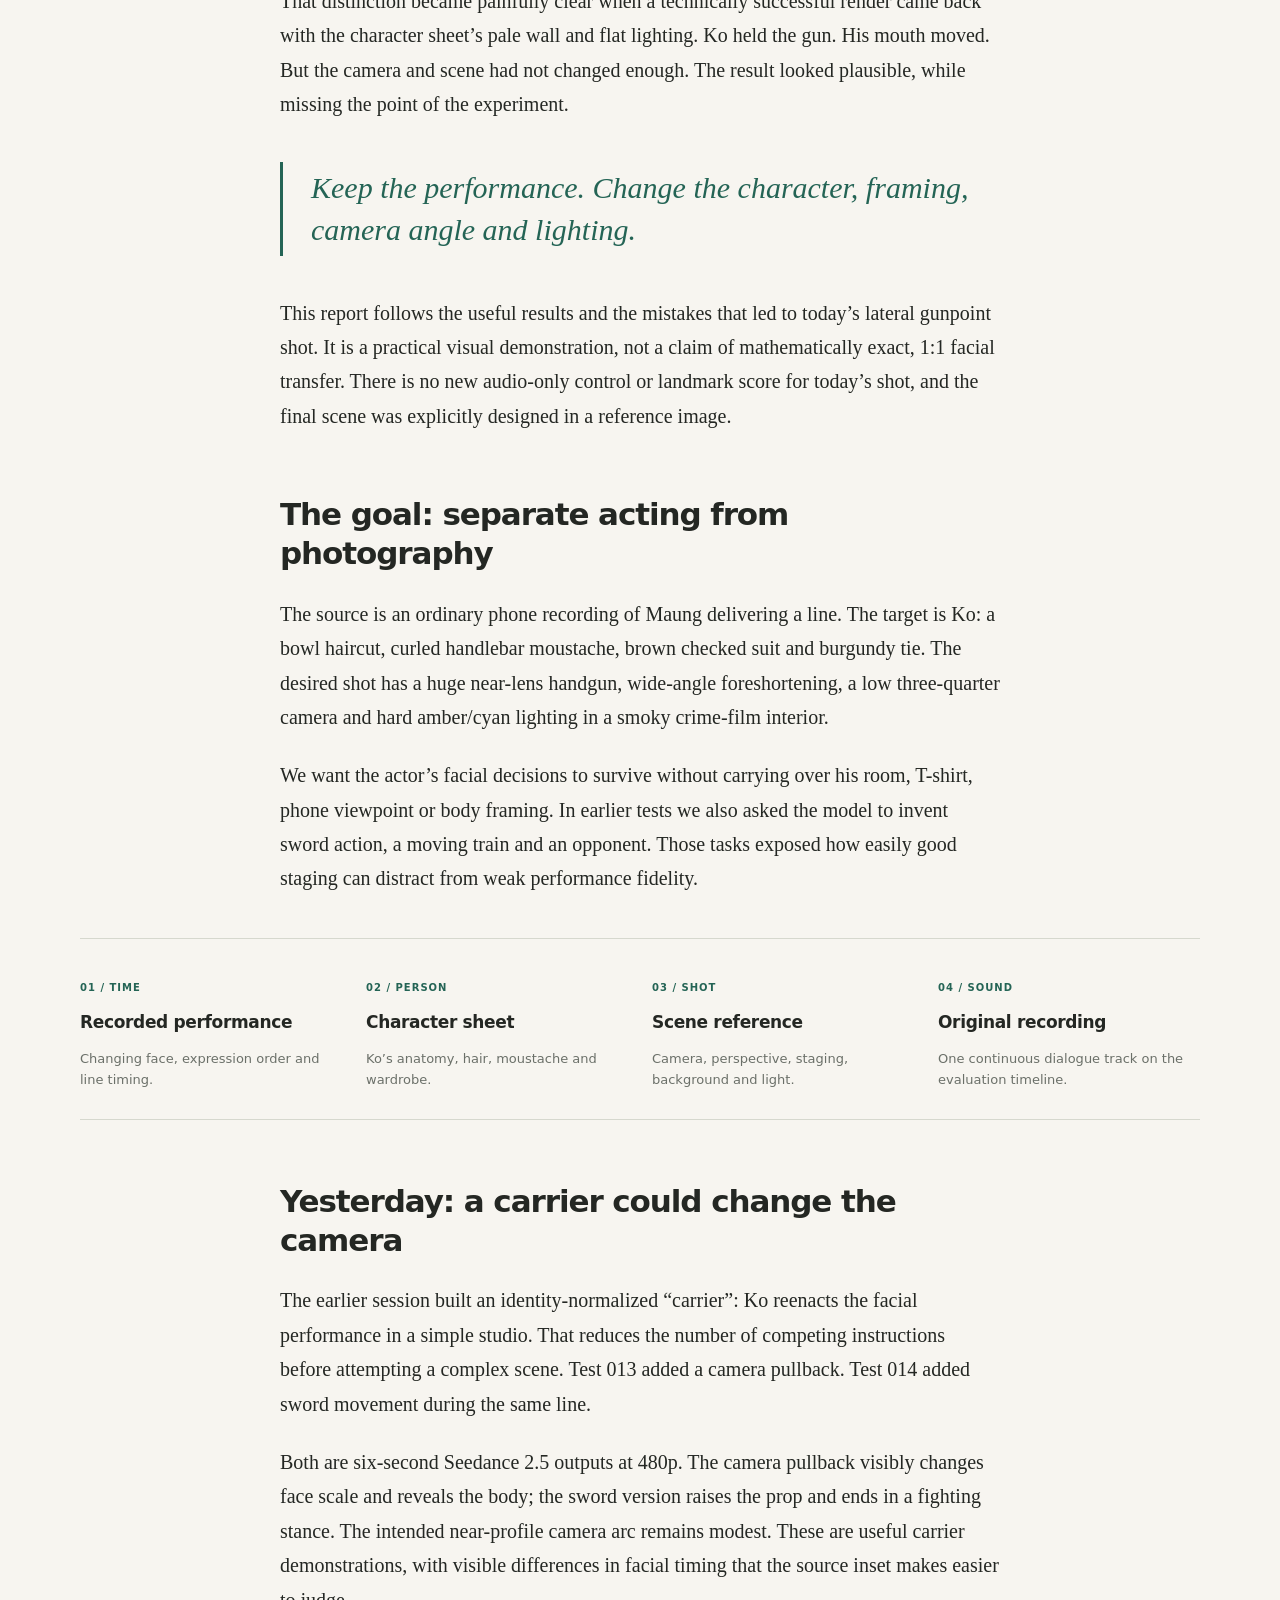
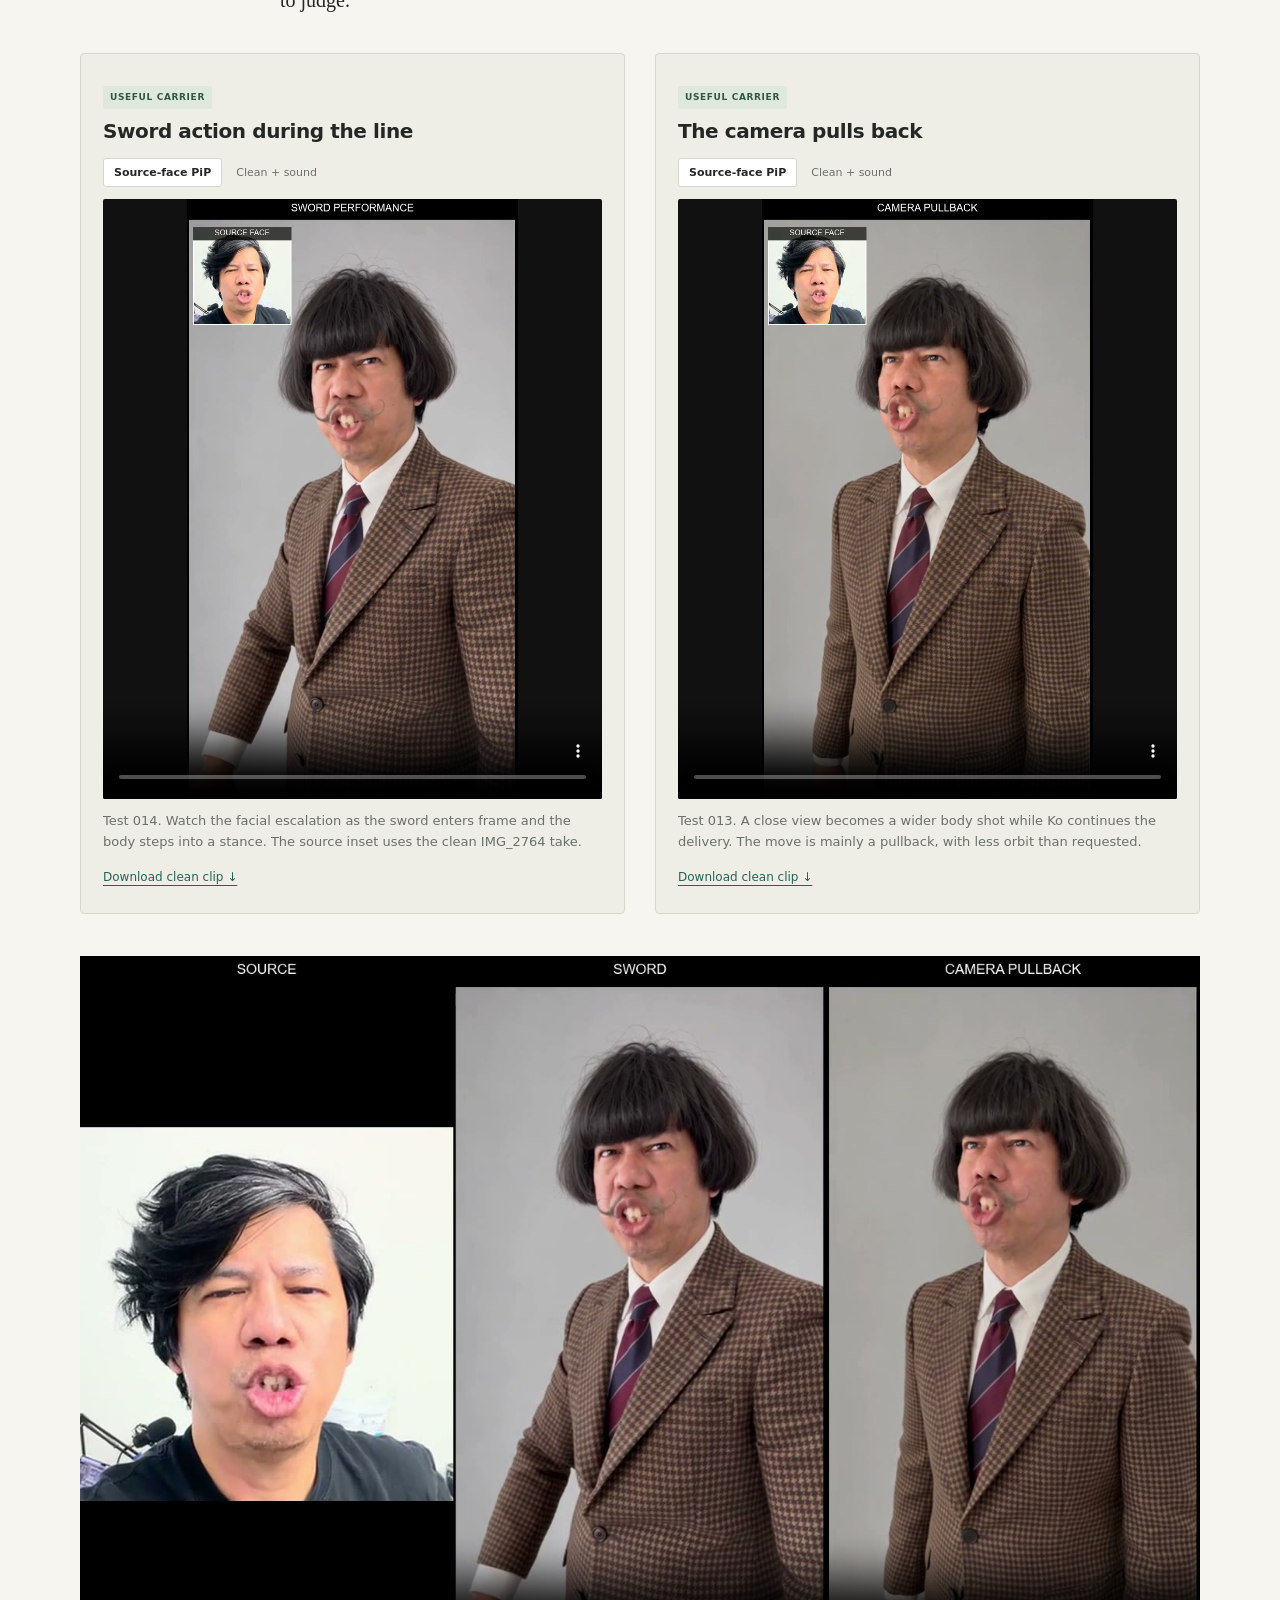
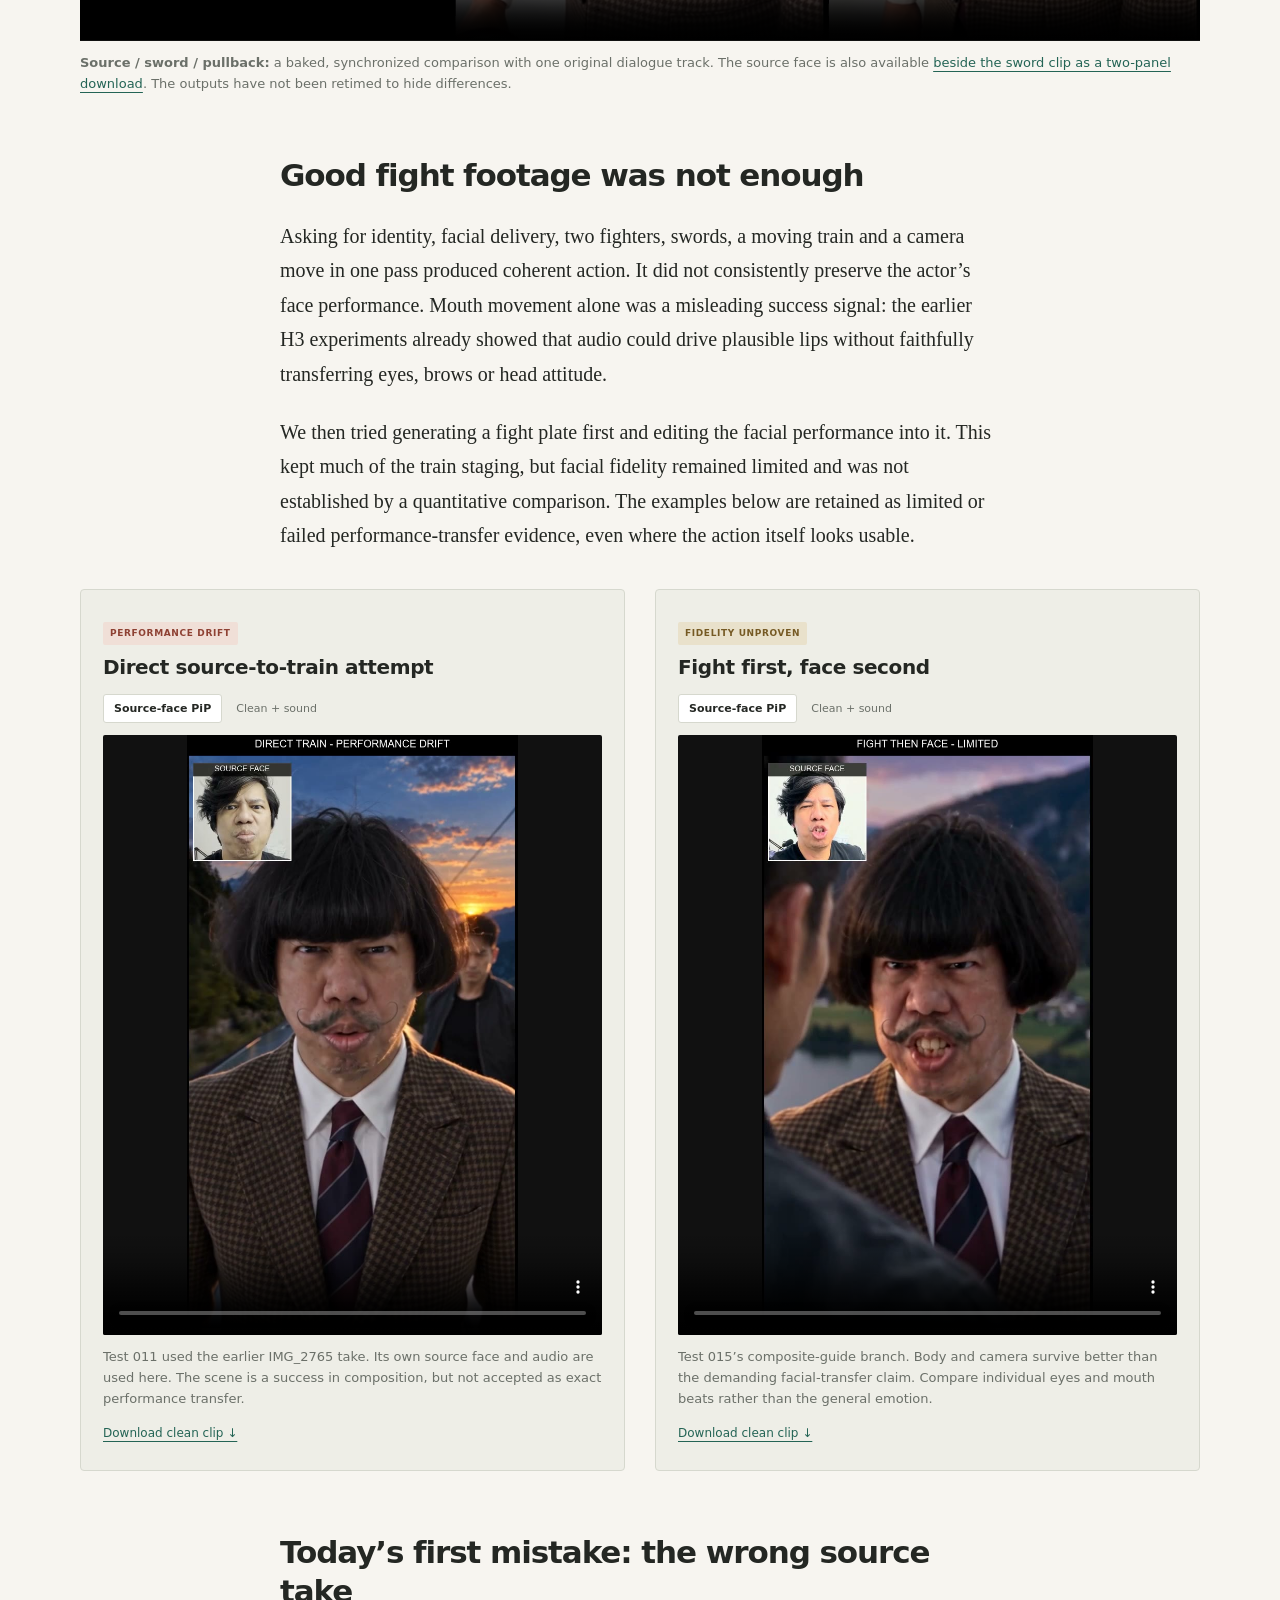
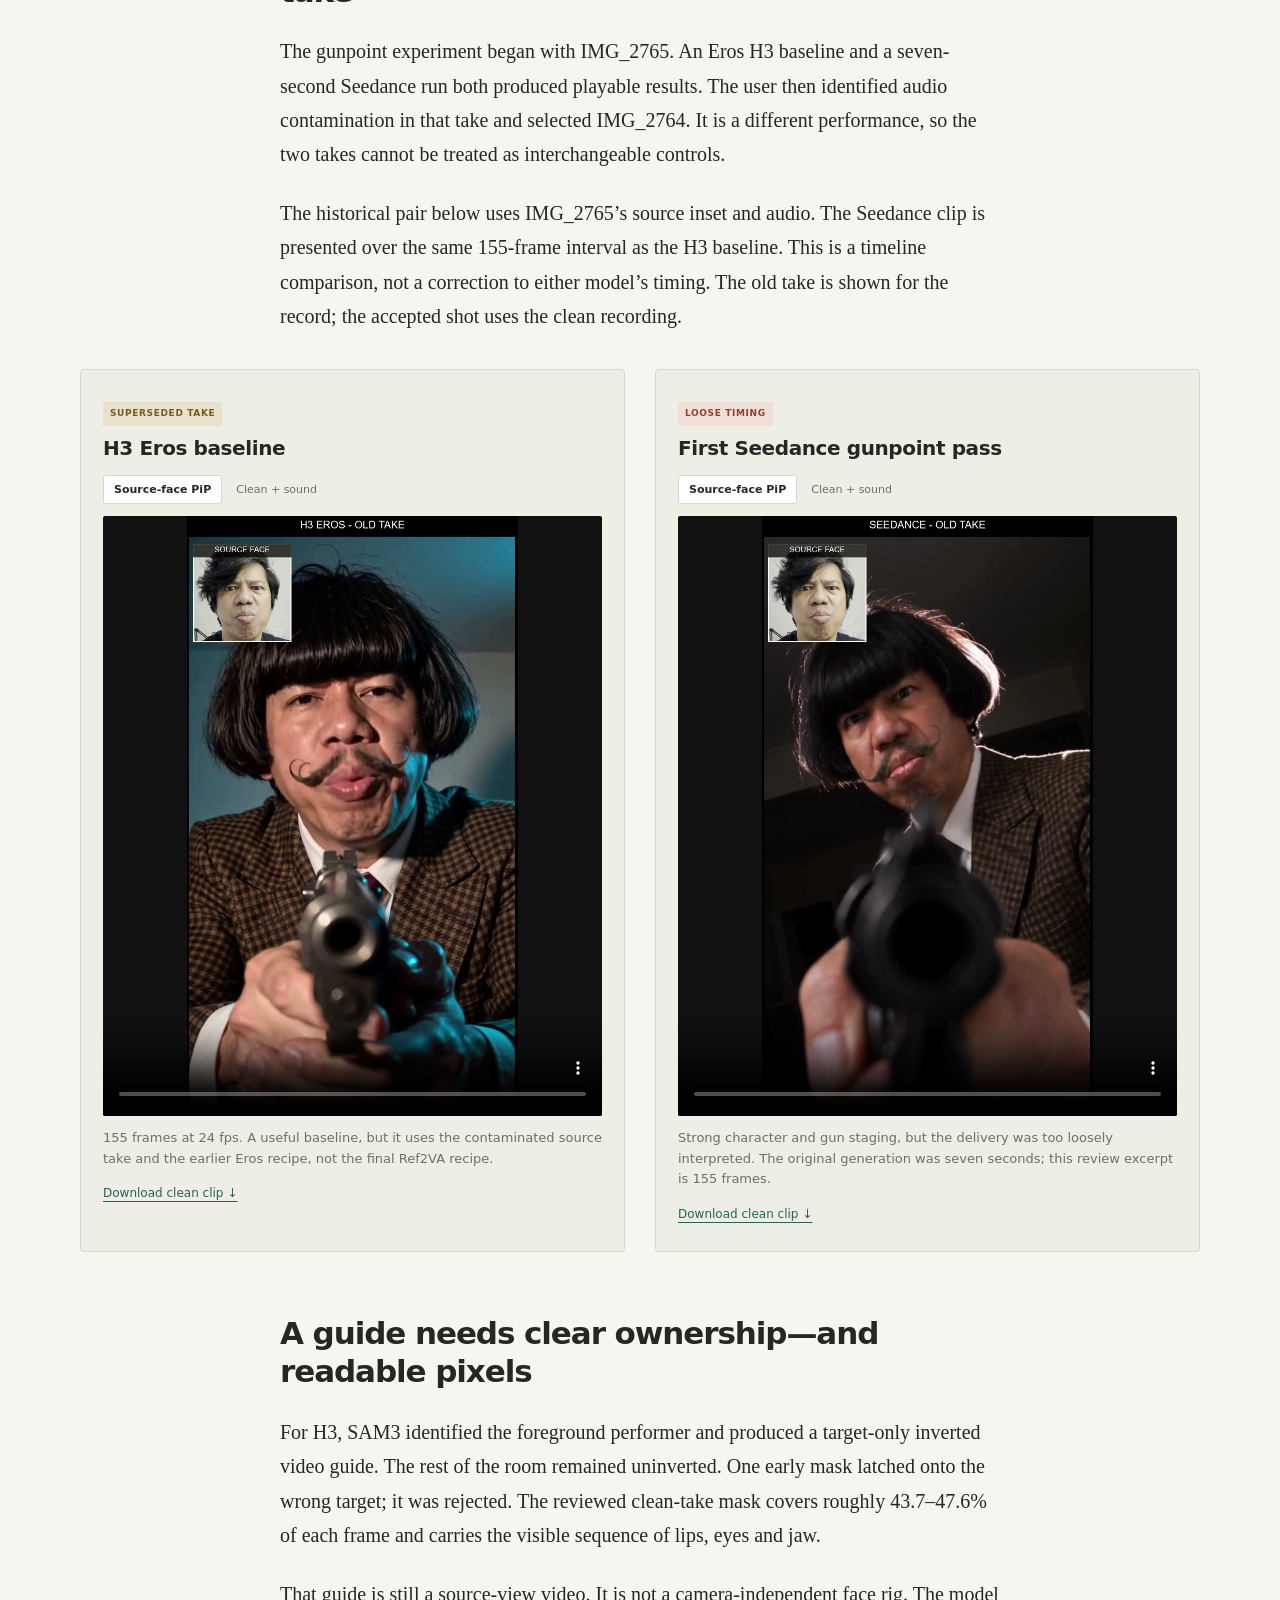
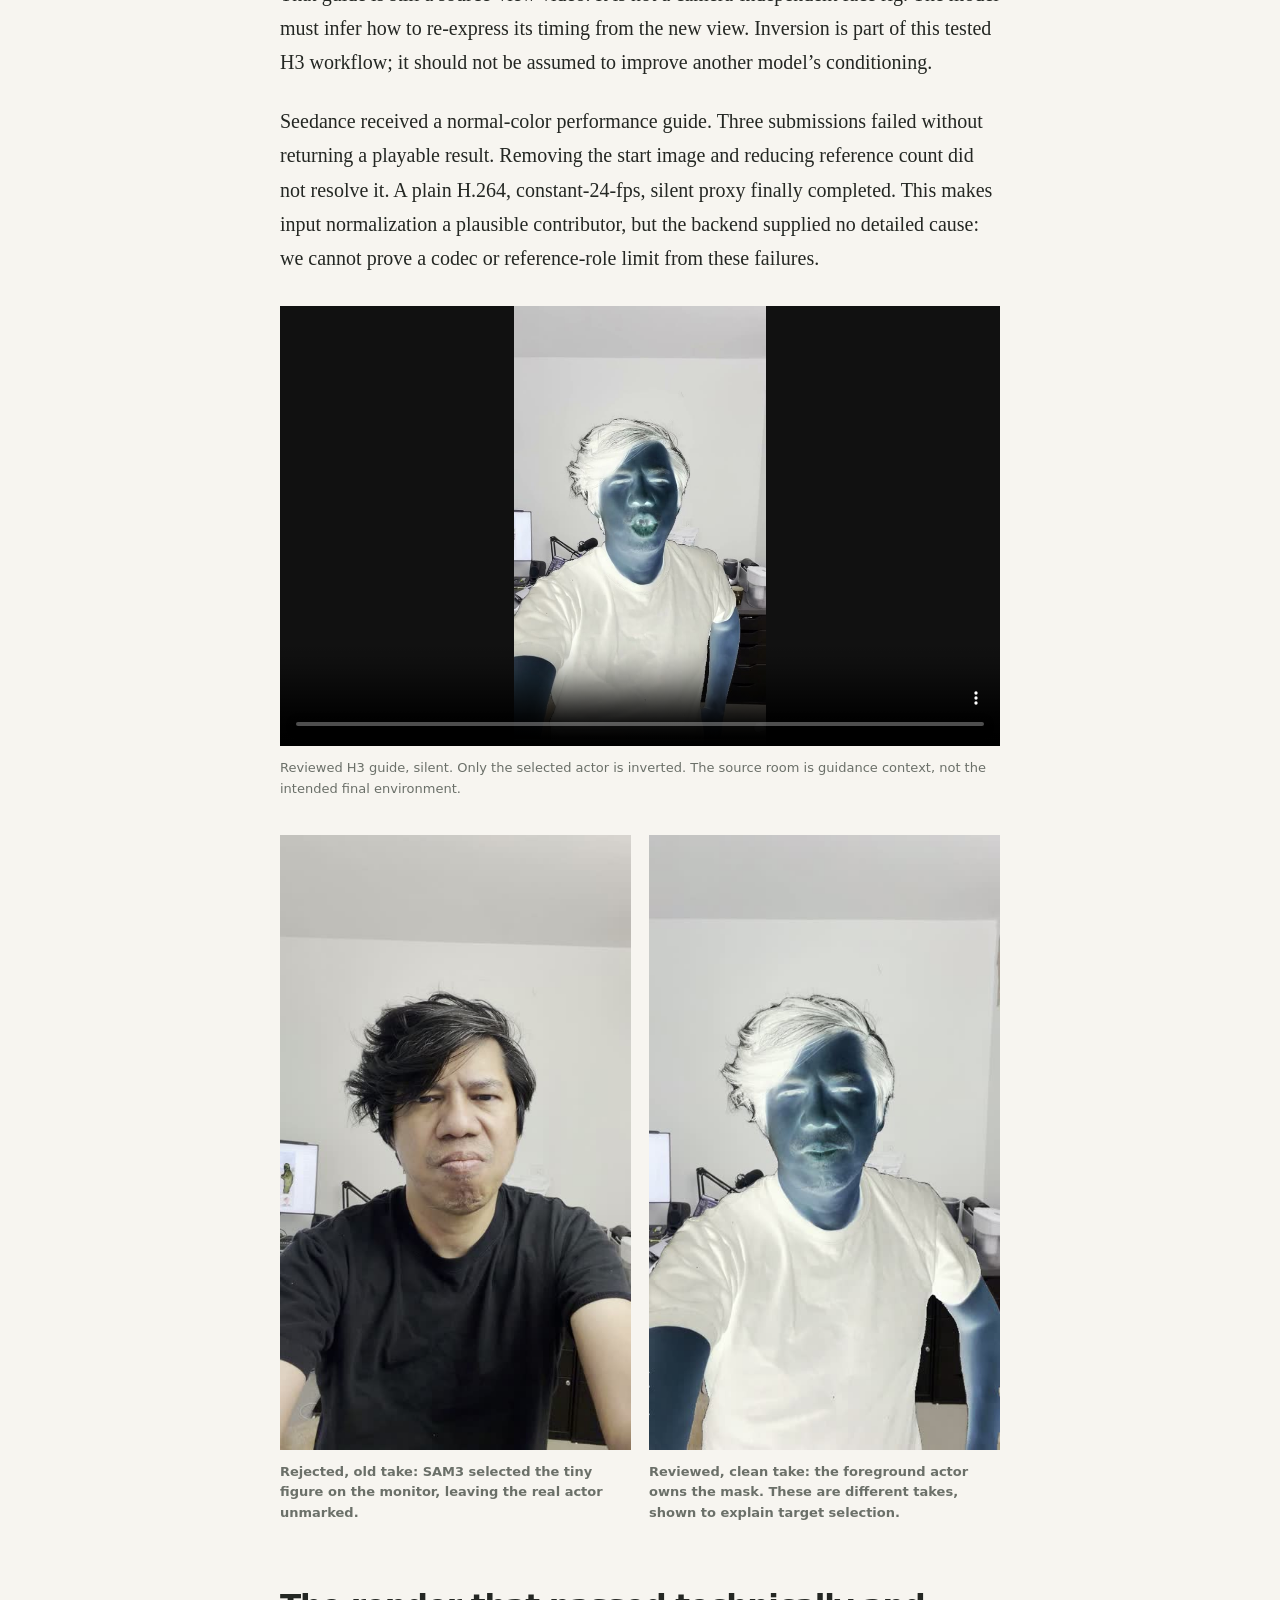
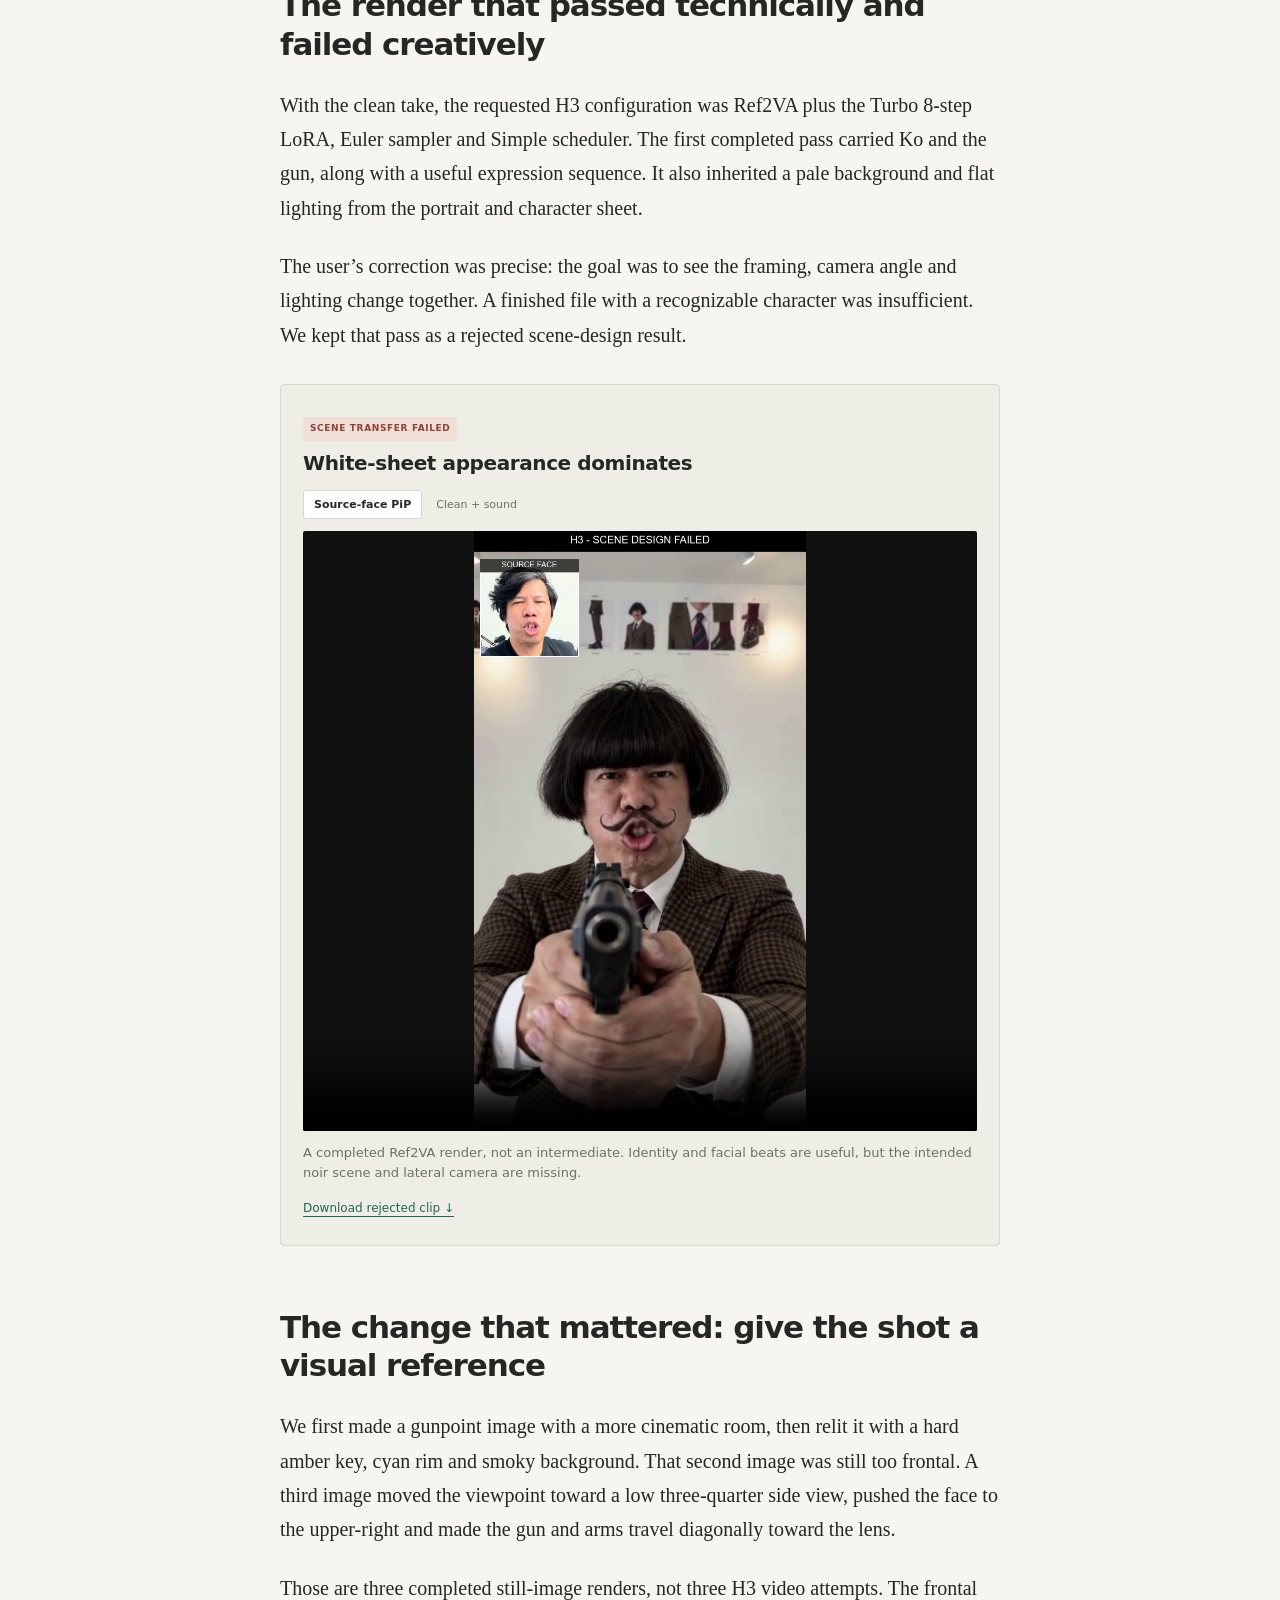
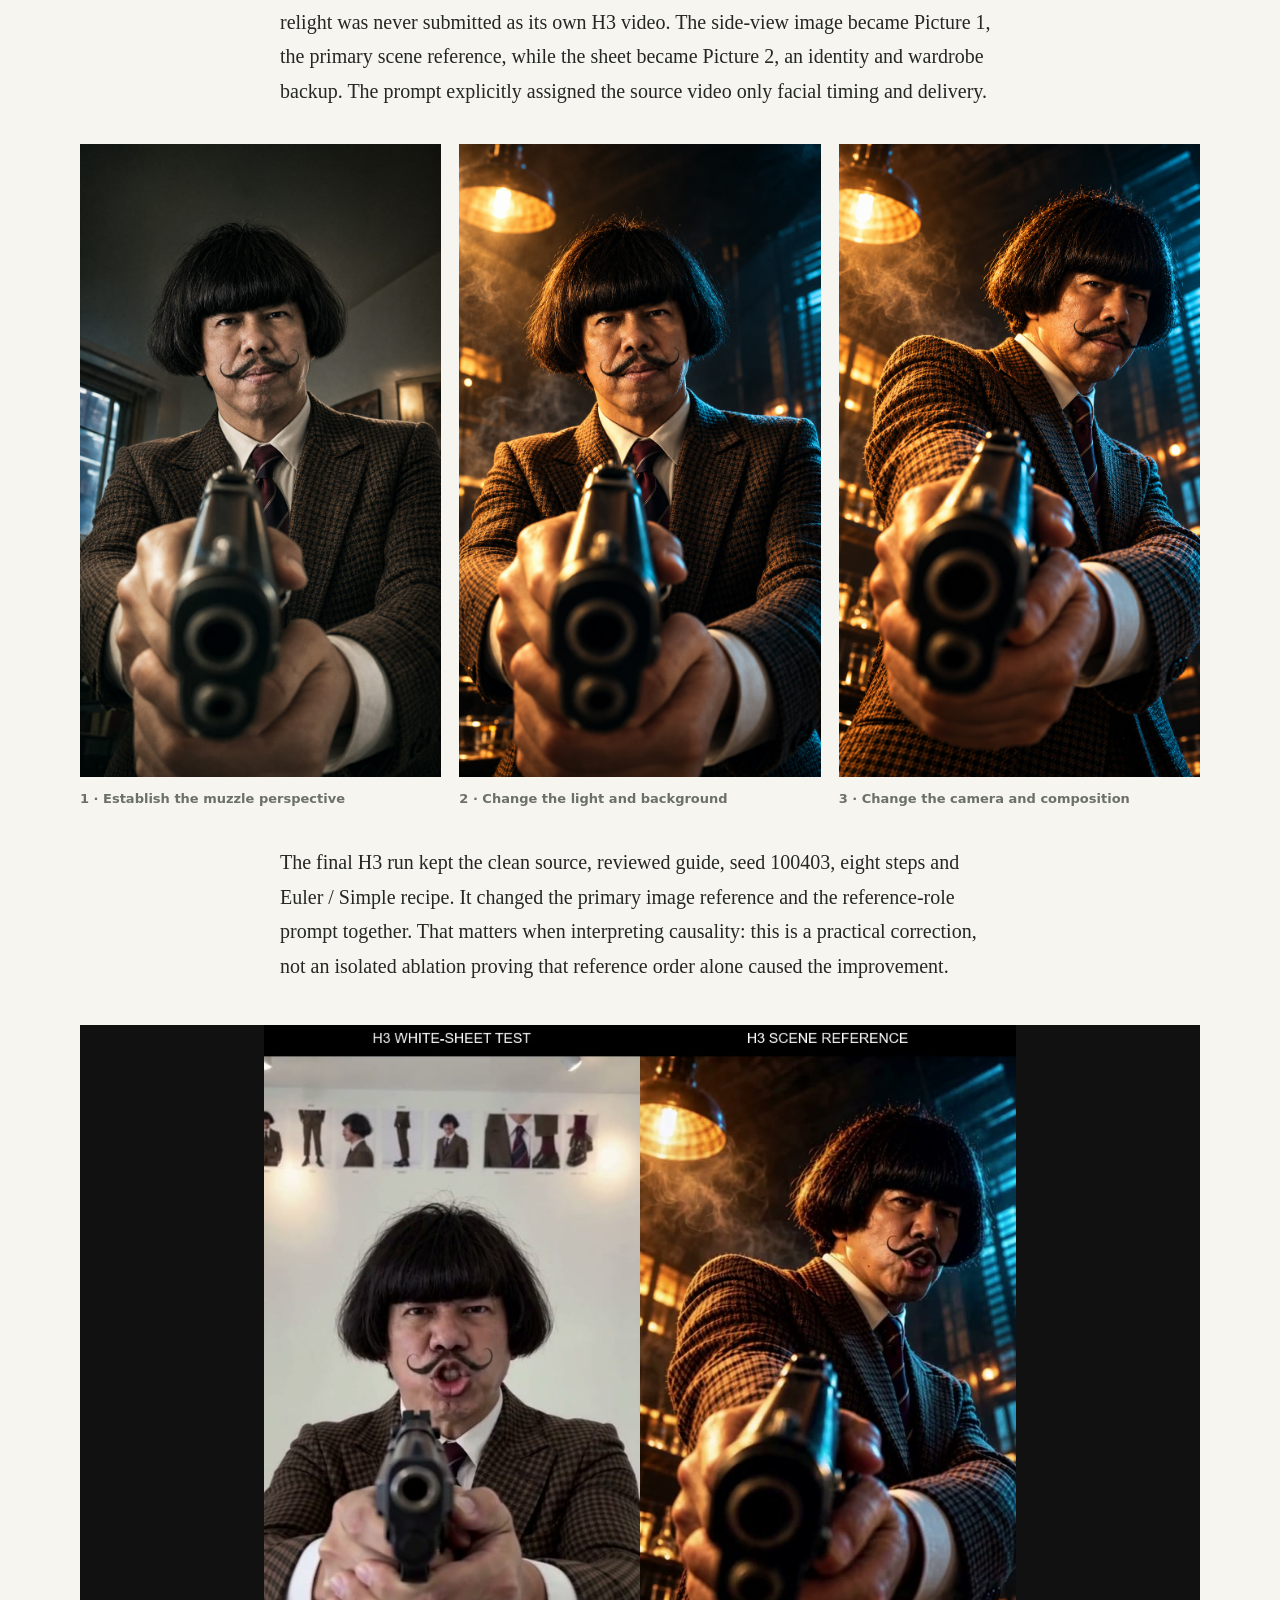
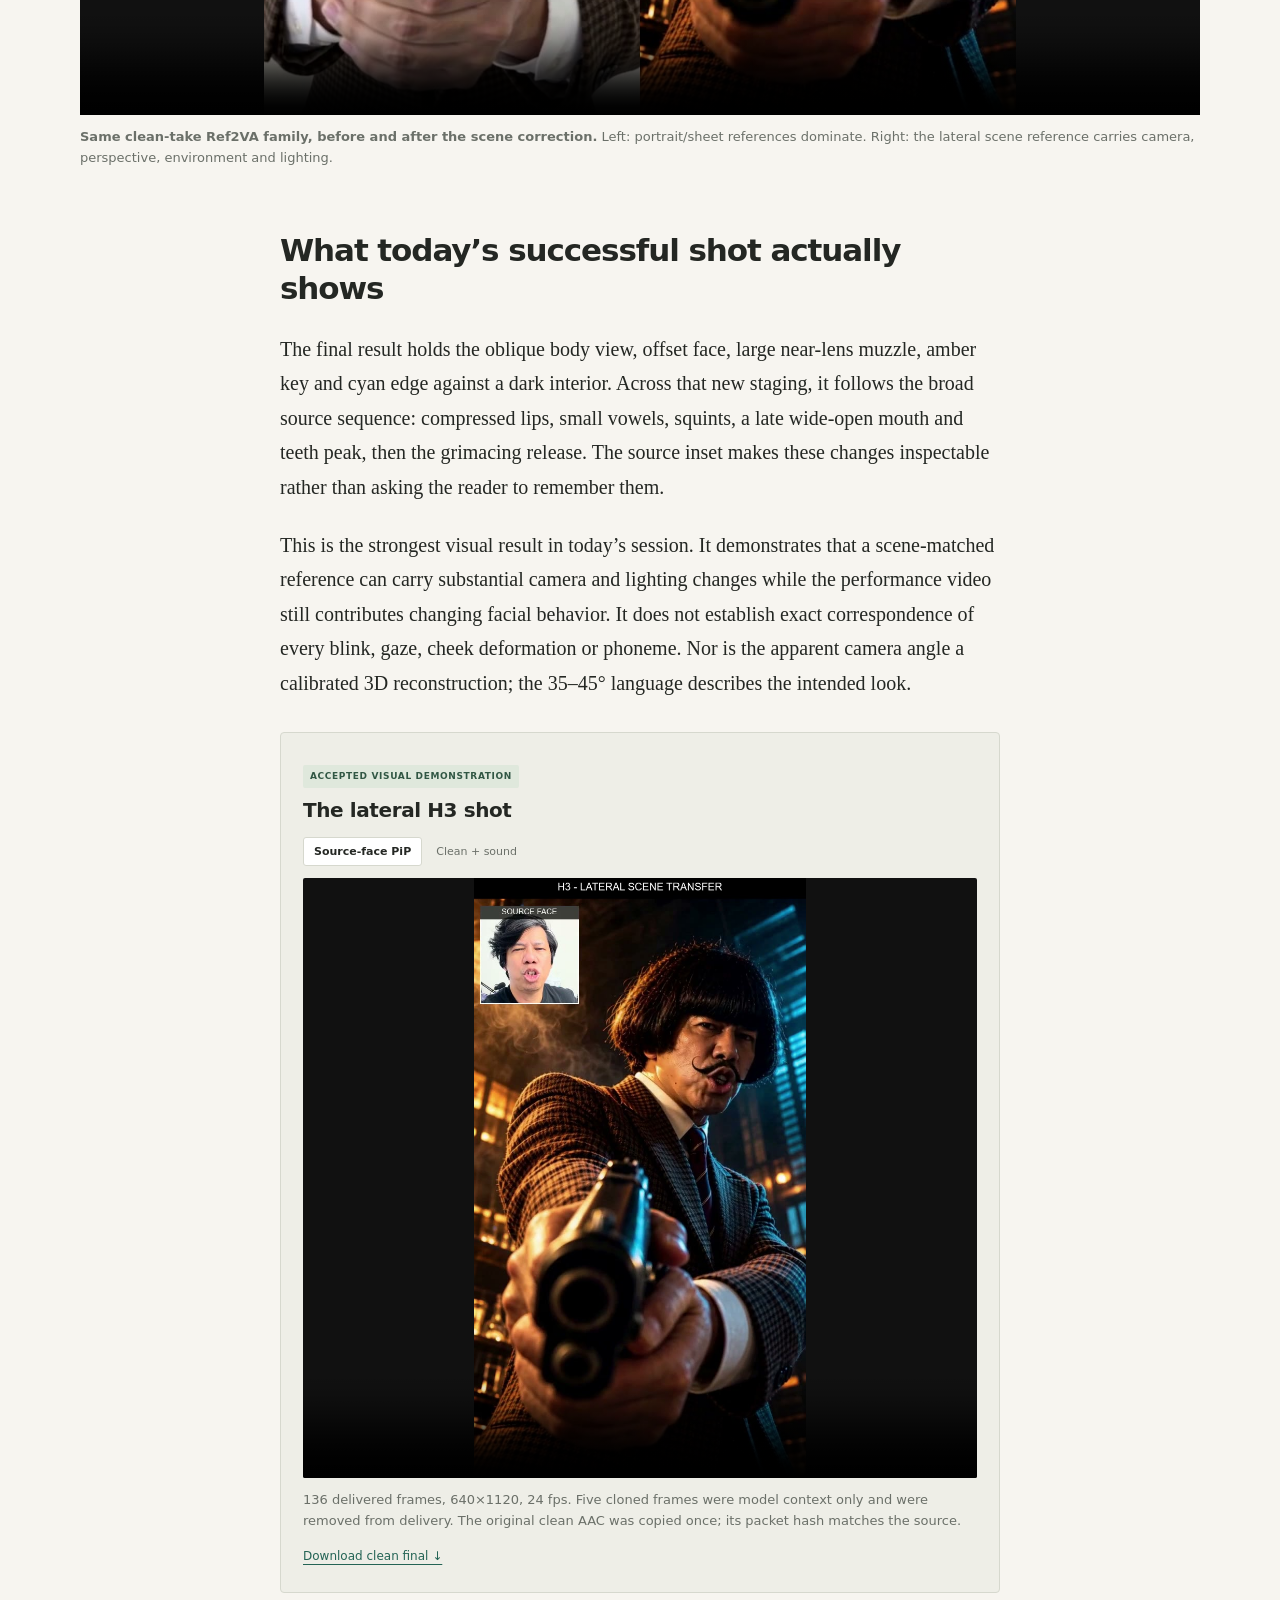
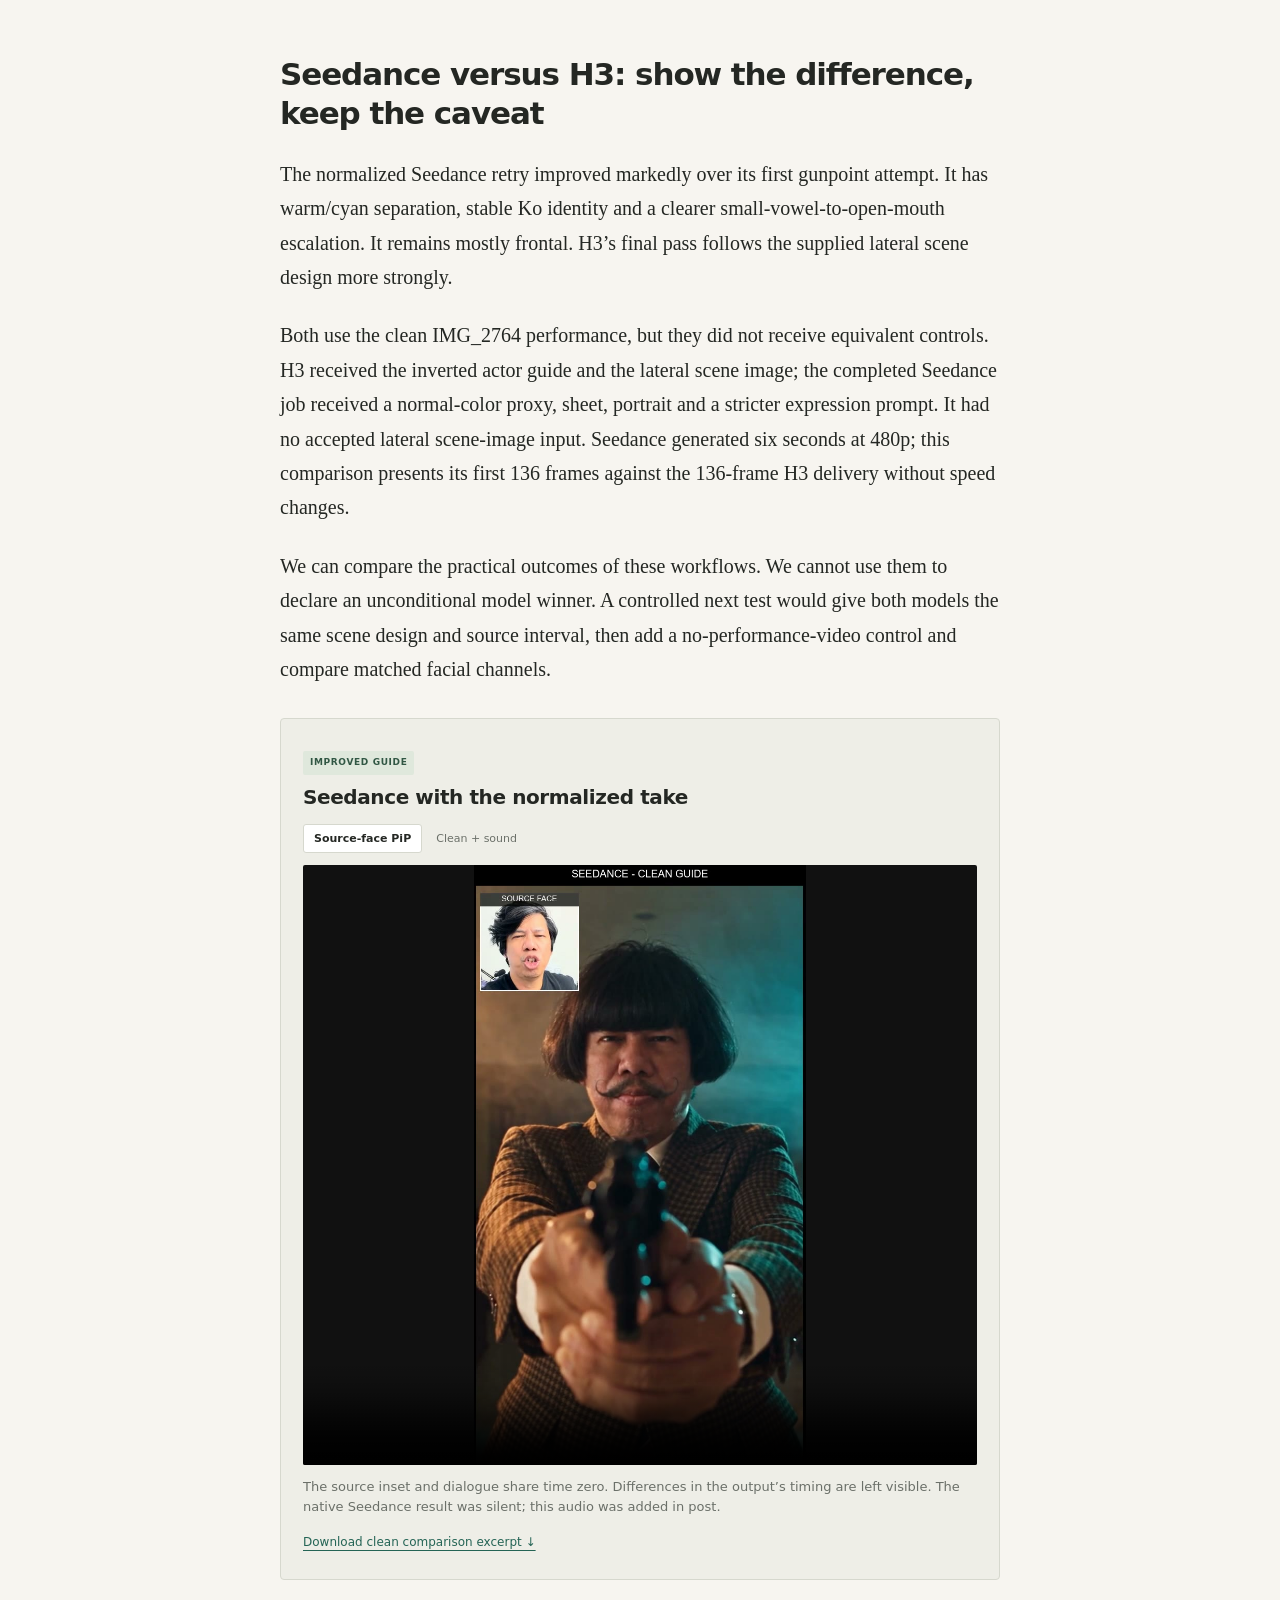
==== commit 70539779: "Load article videos on demand" ====
--- a/oct26.html
+++ b/oct26.html
@@ -20,7 +20,7 @@
   </header>
 
   <figure class="wide lead-figure">
-    <video controls playsinline preload="metadata" poster="assets/oct26/h3-lateral-poster.jpg" src="assets/oct26/h3-lateral-pip.mp4"></video>
+    <video controls playsinline preload="none" poster="assets/oct26/h3-lateral-poster.jpg" src="assets/oct26/h3-lateral-pip.mp4"></video>
     <figcaption>Today’s strongest result: H3 Ref2VA, Turbo 8-step LoRA, Euler / Simple. The inset is the actor’s recorded face at the same time. Camera, character, gun staging and lighting come from the designed scene.</figcaption>
   </figure>
 
@@ -46,10 +46,10 @@
     <p>Both are six-second Seedance 2.5 outputs at 480p. The camera pullback visibly changes face scale and reveals the body; the sword version raises the prop and ends in a fighting stance. The intended near-profile camera arc remains modest. These are useful carrier demonstrations, with visible differences in facial timing that the source inset makes easier to judge.</p>
   </div>
   <section class="wide examples two" id="watch" aria-label="Yesterday’s successful carriers">
-    <figure class="example" data-example="sword"><div class="example-heading"><span class="badge useful">Useful carrier</span><h3>Sword action during the line</h3></div><div class="mode-switch" aria-label="Sword playback view"><button data-mode="pip" aria-pressed="true">Source-face PiP</button><button data-mode="clean" aria-pressed="false">Clean + sound</button></div><video controls playsinline preload="metadata" poster="assets/oct26/sword-poster.jpg" src="assets/oct26/sword-pip.mp4"></video><figcaption>Test 014. Watch the facial escalation as the sword enters frame and the body steps into a stance. The source inset uses the clean IMG_2764 take.</figcaption><a class="download" href="assets/oct26/sword-clean.mp4" download>Download clean clip ↓</a></figure>
-    <figure class="example" data-example="pullback"><div class="example-heading"><span class="badge useful">Useful carrier</span><h3>The camera pulls back</h3></div><div class="mode-switch" aria-label="Pullback playback view"><button data-mode="pip" aria-pressed="true">Source-face PiP</button><button data-mode="clean" aria-pressed="false">Clean + sound</button></div><video controls playsinline preload="metadata" poster="assets/oct26/pullback-poster.jpg" src="assets/oct26/pullback-pip.mp4"></video><figcaption>Test 013. A close view becomes a wider body shot while Ko continues the delivery. The move is mainly a pullback, with less orbit than requested.</figcaption><a class="download" href="assets/oct26/pullback-clean.mp4" download>Download clean clip ↓</a></figure>
+    <figure class="example" data-example="sword"><div class="example-heading"><span class="badge useful">Useful carrier</span><h3>Sword action during the line</h3></div><div class="mode-switch" aria-label="Sword playback view"><button data-mode="pip" aria-pressed="true">Source-face PiP</button><button data-mode="clean" aria-pressed="false">Clean + sound</button></div><video controls playsinline preload="none" poster="assets/oct26/sword-poster.jpg" src="assets/oct26/sword-pip.mp4"></video><figcaption>Test 014. Watch the facial escalation as the sword enters frame and the body steps into a stance. The source inset uses the clean IMG_2764 take.</figcaption><a class="download" href="assets/oct26/sword-clean.mp4" download>Download clean clip ↓</a></figure>
+    <figure class="example" data-example="pullback"><div class="example-heading"><span class="badge useful">Useful carrier</span><h3>The camera pulls back</h3></div><div class="mode-switch" aria-label="Pullback playback view"><button data-mode="pip" aria-pressed="true">Source-face PiP</button><button data-mode="clean" aria-pressed="false">Clean + sound</button></div><video controls playsinline preload="none" poster="assets/oct26/pullback-poster.jpg" src="assets/oct26/pullback-pip.mp4"></video><figcaption>Test 013. A close view becomes a wider body shot while Ko continues the delivery. The move is mainly a pullback, with less orbit than requested.</figcaption><a class="download" href="assets/oct26/pullback-clean.mp4" download>Download clean clip ↓</a></figure>
   </section>
-  <figure class="wide comparison"><video controls playsinline preload="metadata" src="assets/oct26/source-sword-pullback.mp4"></video><figcaption><b>Source / sword / pullback:</b> a baked, synchronized comparison with one original dialogue track. The source face is also available <a href="assets/oct26/source-vs-sword.mp4" download>beside the sword clip as a two-panel download</a>. The outputs have not been retimed to hide differences.</figcaption></figure>
+  <figure class="wide comparison"><video controls playsinline preload="none" poster="assets/oct26/source-sword-pullback-poster.jpg" src="assets/oct26/source-sword-pullback.mp4"></video><figcaption><b>Source / sword / pullback:</b> a baked, synchronized comparison with one original dialogue track. The source face is also available <a href="assets/oct26/source-vs-sword.mp4" download>beside the sword clip as a two-panel download</a>. The outputs have not been retimed to hide differences.</figcaption></figure>
 
   <div class="prose">
     <h2>Good fight footage was not enough</h2>
@@ -57,8 +57,8 @@
     <p>We then tried generating a fight plate first and editing the facial performance into it. This kept much of the train staging, but facial fidelity remained limited and was not established by a quantitative comparison. The examples below are retained as limited or failed performance-transfer evidence, even where the action itself looks usable.</p>
   </div>
   <section class="wide examples two" aria-label="Earlier limited results">
-    <figure class="example" data-example="train-direct"><div class="example-heading"><span class="badge rejected">Performance drift</span><h3>Direct source-to-train attempt</h3></div><div class="mode-switch"><button data-mode="pip" aria-pressed="true">Source-face PiP</button><button data-mode="clean" aria-pressed="false">Clean + sound</button></div><video controls playsinline preload="metadata" poster="assets/oct26/train-direct-poster.jpg" src="assets/oct26/train-direct-pip.mp4"></video><figcaption>Test 011 used the earlier IMG_2765 take. Its own source face and audio are used here. The scene is a success in composition, but not accepted as exact performance transfer.</figcaption><a class="download" href="assets/oct26/train-direct-clean.mp4" download>Download clean clip ↓</a></figure>
-    <figure class="example" data-example="fight-face-edit"><div class="example-heading"><span class="badge limited">Fidelity unproven</span><h3>Fight first, face second</h3></div><div class="mode-switch"><button data-mode="pip" aria-pressed="true">Source-face PiP</button><button data-mode="clean" aria-pressed="false">Clean + sound</button></div><video controls playsinline preload="metadata" poster="assets/oct26/fight-face-edit-poster.jpg" src="assets/oct26/fight-face-edit-pip.mp4"></video><figcaption>Test 015’s composite-guide branch. Body and camera survive better than the demanding facial-transfer claim. Compare individual eyes and mouth beats rather than the general emotion.</figcaption><a class="download" href="assets/oct26/fight-face-edit-clean.mp4" download>Download clean clip ↓</a></figure>
+    <figure class="example" data-example="train-direct"><div class="example-heading"><span class="badge rejected">Performance drift</span><h3>Direct source-to-train attempt</h3></div><div class="mode-switch"><button data-mode="pip" aria-pressed="true">Source-face PiP</button><button data-mode="clean" aria-pressed="false">Clean + sound</button></div><video controls playsinline preload="none" poster="assets/oct26/train-direct-poster.jpg" src="assets/oct26/train-direct-pip.mp4"></video><figcaption>Test 011 used the earlier IMG_2765 take. Its own source face and audio are used here. The scene is a success in composition, but not accepted as exact performance transfer.</figcaption><a class="download" href="assets/oct26/train-direct-clean.mp4" download>Download clean clip ↓</a></figure>
+    <figure class="example" data-example="fight-face-edit"><div class="example-heading"><span class="badge limited">Fidelity unproven</span><h3>Fight first, face second</h3></div><div class="mode-switch"><button data-mode="pip" aria-pressed="true">Source-face PiP</button><button data-mode="clean" aria-pressed="false">Clean + sound</button></div><video controls playsinline preload="none" poster="assets/oct26/fight-face-edit-poster.jpg" src="assets/oct26/fight-face-edit-pip.mp4"></video><figcaption>Test 015’s composite-guide branch. Body and camera survive better than the demanding facial-transfer claim. Compare individual eyes and mouth beats rather than the general emotion.</figcaption><a class="download" href="assets/oct26/fight-face-edit-clean.mp4" download>Download clean clip ↓</a></figure>
   </section>
 
   <div class="prose">
@@ -67,8 +67,8 @@
     <p>The historical pair below uses IMG_2765’s source inset and audio. The Seedance clip is presented over the same 155-frame interval as the H3 baseline. This is a timeline comparison, not a correction to either model’s timing. The old take is shown for the record; the accepted shot uses the clean recording.</p>
   </div>
   <section class="wide examples two" aria-label="Old-take baseline comparison">
-    <figure class="example" data-example="h3-eros-old"><div class="example-heading"><span class="badge limited">Superseded take</span><h3>H3 Eros baseline</h3></div><div class="mode-switch"><button data-mode="pip" aria-pressed="true">Source-face PiP</button><button data-mode="clean" aria-pressed="false">Clean + sound</button></div><video controls playsinline preload="metadata" poster="assets/oct26/h3-eros-old-poster.jpg" src="assets/oct26/h3-eros-old-pip.mp4"></video><figcaption>155 frames at 24 fps. A useful baseline, but it uses the contaminated source take and the earlier Eros recipe, not the final Ref2VA recipe.</figcaption><a class="download" href="assets/oct26/h3-eros-old-clean.mp4" download>Download clean clip ↓</a></figure>
-    <figure class="example" data-example="seedance-old"><div class="example-heading"><span class="badge rejected">Loose timing</span><h3>First Seedance gunpoint pass</h3></div><div class="mode-switch"><button data-mode="pip" aria-pressed="true">Source-face PiP</button><button data-mode="clean" aria-pressed="false">Clean + sound</button></div><video controls playsinline preload="metadata" poster="assets/oct26/seedance-old-poster.jpg" src="assets/oct26/seedance-old-pip.mp4"></video><figcaption>Strong character and gun staging, but the delivery was too loosely interpreted. The original generation was seven seconds; this review excerpt is 155 frames.</figcaption><a class="download" href="assets/oct26/seedance-old-clean.mp4" download>Download clean clip ↓</a></figure>
+    <figure class="example" data-example="h3-eros-old"><div class="example-heading"><span class="badge limited">Superseded take</span><h3>H3 Eros baseline</h3></div><div class="mode-switch"><button data-mode="pip" aria-pressed="true">Source-face PiP</button><button data-mode="clean" aria-pressed="false">Clean + sound</button></div><video controls playsinline preload="none" poster="assets/oct26/h3-eros-old-poster.jpg" src="assets/oct26/h3-eros-old-pip.mp4"></video><figcaption>155 frames at 24 fps. A useful baseline, but it uses the contaminated source take and the earlier Eros recipe, not the final Ref2VA recipe.</figcaption><a class="download" href="assets/oct26/h3-eros-old-clean.mp4" download>Download clean clip ↓</a></figure>
+    <figure class="example" data-example="seedance-old"><div class="example-heading"><span class="badge rejected">Loose timing</span><h3>First Seedance gunpoint pass</h3></div><div class="mode-switch"><button data-mode="pip" aria-pressed="true">Source-face PiP</button><button data-mode="clean" aria-pressed="false">Clean + sound</button></div><video controls playsinline preload="none" poster="assets/oct26/seedance-old-poster.jpg" src="assets/oct26/seedance-old-pip.mp4"></video><figcaption>Strong character and gun staging, but the delivery was too loosely interpreted. The original generation was seven seconds; this review excerpt is 155 frames.</figcaption><a class="download" href="assets/oct26/seedance-old-clean.mp4" download>Download clean clip ↓</a></figure>
   </section>
 
   <div class="prose">
@@ -77,7 +77,7 @@
     <p>That guide is still a source-view video. It is not a camera-independent face rig. The model must infer how to re-express its timing from the new view. Inversion is part of this tested H3 workflow; it should not be assumed to improve another model’s conditioning.</p>
     <p>Seedance received a normal-color performance guide. Three submissions failed without returning a playable result. Removing the start image and reducing reference count did not resolve it. A plain H.264, constant-24-fps, silent proxy finally completed. This makes input normalization a plausible contributor, but the backend supplied no detailed cause: we cannot prove a codec or reference-role limit from these failures.</p>
   </div>
-  <figure class="prose guide"><video controls muted playsinline preload="metadata" src="assets/oct26/sam3-guide.mp4"></video><figcaption>Reviewed H3 guide, silent. Only the selected actor is inverted. The source room is guidance context, not the intended final environment.</figcaption></figure>
+  <figure class="prose guide"><video controls muted playsinline preload="none" poster="assets/oct26/sam3-guide-poster.jpg" src="assets/oct26/sam3-guide.mp4"></video><figcaption>Reviewed H3 guide, silent. Only the selected actor is inverted. The source room is guidance context, not the intended final environment.</figcaption></figure>
   <div class="prose reference-sequence guide-pair">
     <figure><img src="assets/oct26/guide-rejected.jpg" alt="Rejected guide leaves the foreground actor normal and selects the tiny figure on the monitor" loading="lazy"><figcaption>Rejected, old take: SAM3 selected the tiny figure on the monitor, leaving the real actor unmarked.</figcaption></figure>
     <figure><img src="assets/oct26/guide-reviewed.jpg" alt="Reviewed clean-take guide inverts the actual foreground actor only" loading="lazy"><figcaption>Reviewed, clean take: the foreground actor owns the mask. These are different takes, shown to explain target selection.</figcaption></figure>
@@ -88,7 +88,7 @@
     <p>With the clean take, the requested H3 configuration was Ref2VA plus the Turbo 8-step LoRA, Euler sampler and Simple scheduler. The first completed pass carried Ko and the gun, along with a useful expression sequence. It also inherited a pale background and flat lighting from the portrait and character sheet.</p>
     <p>The user’s correction was precise: the goal was to see the framing, camera angle and lighting change together. A finished file with a recognizable character was insufficient. We kept that pass as a rejected scene-design result.</p>
   </div>
-  <figure class="prose example" data-example="h3-flat"><div class="example-heading"><span class="badge rejected">Scene transfer failed</span><h3>White-sheet appearance dominates</h3></div><div class="mode-switch"><button data-mode="pip" aria-pressed="true">Source-face PiP</button><button data-mode="clean" aria-pressed="false">Clean + sound</button></div><video controls playsinline preload="metadata" poster="assets/oct26/h3-flat-poster.jpg" src="assets/oct26/h3-flat-pip.mp4"></video><figcaption>A completed Ref2VA render, not an intermediate. Identity and facial beats are useful, but the intended noir scene and lateral camera are missing.</figcaption><a class="download" href="assets/oct26/h3-flat-clean.mp4" download>Download rejected clip ↓</a></figure>
+  <figure class="prose example" data-example="h3-flat"><div class="example-heading"><span class="badge rejected">Scene transfer failed</span><h3>White-sheet appearance dominates</h3></div><div class="mode-switch"><button data-mode="pip" aria-pressed="true">Source-face PiP</button><button data-mode="clean" aria-pressed="false">Clean + sound</button></div><video controls playsinline preload="none" poster="assets/oct26/h3-flat-poster.jpg" src="assets/oct26/h3-flat-pip.mp4"></video><figcaption>A completed Ref2VA render, not an intermediate. Identity and facial beats are useful, but the intended noir scene and lateral camera are missing.</figcaption><a class="download" href="assets/oct26/h3-flat-clean.mp4" download>Download rejected clip ↓</a></figure>
 
   <div class="prose">
     <h2>The change that mattered: give the shot a visual reference</h2>
@@ -101,14 +101,14 @@
     <figure><img src="assets/oct26/scene-lateral.jpg" alt="Low oblique gunpoint reference with Ko’s face upper-right and the handgun crossing frame diagonally" loading="lazy"><figcaption>3 · Change the camera and composition</figcaption></figure>
   </div>
   <div class="prose"><p>The final H3 run kept the clean source, reviewed guide, seed 100403, eight steps and Euler / Simple recipe. It changed the primary image reference and the reference-role prompt together. That matters when interpreting causality: this is a practical correction, not an isolated ablation proving that reference order alone caused the improvement.</p></div>
-  <figure class="wide comparison"><video controls playsinline preload="metadata" src="assets/oct26/h3-before-after.mp4"></video><figcaption><b>Same clean-take Ref2VA family, before and after the scene correction.</b> Left: portrait/sheet references dominate. Right: the lateral scene reference carries camera, perspective, environment and lighting.</figcaption></figure>
+  <figure class="wide comparison"><video controls playsinline preload="none" poster="assets/oct26/h3-before-after-poster.jpg" src="assets/oct26/h3-before-after.mp4"></video><figcaption><b>Same clean-take Ref2VA family, before and after the scene correction.</b> Left: portrait/sheet references dominate. Right: the lateral scene reference carries camera, perspective, environment and lighting.</figcaption></figure>
 
   <div class="prose">
     <h2>What today’s successful shot actually shows</h2>
     <p>The final result holds the oblique body view, offset face, large near-lens muzzle, amber key and cyan edge against a dark interior. Across that new staging, it follows the broad source sequence: compressed lips, small vowels, squints, a late wide-open mouth and teeth peak, then the grimacing release. The source inset makes these changes inspectable rather than asking the reader to remember them.</p>
     <p>This is the strongest visual result in today’s session. It demonstrates that a scene-matched reference can carry substantial camera and lighting changes while the performance video still contributes changing facial behavior. It does not establish exact correspondence of every blink, gaze, cheek deformation or phoneme. Nor is the apparent camera angle a calibrated 3D reconstruction; the 35–45° language describes the intended look.</p>
   </div>
-  <figure class="prose example" data-example="h3-lateral"><div class="example-heading"><span class="badge accepted">Accepted visual demonstration</span><h3>The lateral H3 shot</h3></div><div class="mode-switch"><button data-mode="pip" aria-pressed="true">Source-face PiP</button><button data-mode="clean" aria-pressed="false">Clean + sound</button></div><video controls playsinline preload="metadata" poster="assets/oct26/h3-lateral-poster.jpg" src="assets/oct26/h3-lateral-pip.mp4"></video><figcaption>136 delivered frames, 640×1120, 24 fps. Five cloned frames were model context only and were removed from delivery. The original clean AAC was copied once; its packet hash matches the source.</figcaption><a class="download" href="assets/oct26/h3-lateral-clean.mp4" download>Download clean final ↓</a></figure>
+  <figure class="prose example" data-example="h3-lateral"><div class="example-heading"><span class="badge accepted">Accepted visual demonstration</span><h3>The lateral H3 shot</h3></div><div class="mode-switch"><button data-mode="pip" aria-pressed="true">Source-face PiP</button><button data-mode="clean" aria-pressed="false">Clean + sound</button></div><video controls playsinline preload="none" poster="assets/oct26/h3-lateral-poster.jpg" src="assets/oct26/h3-lateral-pip.mp4"></video><figcaption>136 delivered frames, 640×1120, 24 fps. Five cloned frames were model context only and were removed from delivery. The original clean AAC was copied once; its packet hash matches the source.</figcaption><a class="download" href="assets/oct26/h3-lateral-clean.mp4" download>Download clean final ↓</a></figure>
 
   <div class="prose">
     <h2>Seedance versus H3: show the difference, keep the caveat</h2>
@@ -116,8 +116,8 @@
     <p>Both use the clean IMG_2764 performance, but they did not receive equivalent controls. H3 received the inverted actor guide and the lateral scene image; the completed Seedance job received a normal-color proxy, sheet, portrait and a stricter expression prompt. It had no accepted lateral scene-image input. Seedance generated six seconds at 480p; this comparison presents its first 136 frames against the 136-frame H3 delivery without speed changes.</p>
     <p>We can compare the practical outcomes of these workflows. We cannot use them to declare an unconditional model winner. A controlled next test would give both models the same scene design and source interval, then add a no-performance-video control and compare matched facial channels.</p>
   </div>
-  <figure class="prose example" data-example="seedance-new"><div class="example-heading"><span class="badge useful">Improved guide</span><h3>Seedance with the normalized take</h3></div><div class="mode-switch"><button data-mode="pip" aria-pressed="true">Source-face PiP</button><button data-mode="clean" aria-pressed="false">Clean + sound</button></div><video controls playsinline preload="metadata" poster="assets/oct26/seedance-new-poster.jpg" src="assets/oct26/seedance-new-pip.mp4"></video><figcaption>The source inset and dialogue share time zero. Differences in the output’s timing are left visible. The native Seedance result was silent; this audio was added in post.</figcaption><a class="download" href="assets/oct26/seedance-new-clean.mp4" download>Download clean comparison excerpt ↓</a></figure>
-  <figure class="wide comparison"><video controls playsinline preload="metadata" src="assets/oct26/source-seedance-h3.mp4"></video><figcaption><b>Source / Seedance 2.5 / H3 Ref2VA Turbo8.</b> One rendered comparison file, one original dialogue track, 24 fps. It cannot develop browser playback drift between panels. <a href="assets/oct26/source-seedance-h3.mp4" download>Download the comparison ↓</a></figcaption></figure>
+  <figure class="prose example" data-example="seedance-new"><div class="example-heading"><span class="badge useful">Improved guide</span><h3>Seedance with the normalized take</h3></div><div class="mode-switch"><button data-mode="pip" aria-pressed="true">Source-face PiP</button><button data-mode="clean" aria-pressed="false">Clean + sound</button></div><video controls playsinline preload="none" poster="assets/oct26/seedance-new-poster.jpg" src="assets/oct26/seedance-new-pip.mp4"></video><figcaption>The source inset and dialogue share time zero. Differences in the output’s timing are left visible. The native Seedance result was silent; this audio was added in post.</figcaption><a class="download" href="assets/oct26/seedance-new-clean.mp4" download>Download clean comparison excerpt ↓</a></figure>
+  <figure class="wide comparison"><video controls playsinline preload="none" poster="assets/oct26/source-seedance-h3-poster.jpg" src="assets/oct26/source-seedance-h3.mp4"></video><figcaption><b>Source / Seedance 2.5 / H3 Ref2VA Turbo8.</b> One rendered comparison file, one original dialogue track, 24 fps. It cannot develop browser playback drift between panels. <a href="assets/oct26/source-seedance-h3.mp4" download>Download the comparison ↓</a></figcaption></figure>
 
   <section class="prose" id="attempts">
     <h2>How many attempts did this take?</h2>
